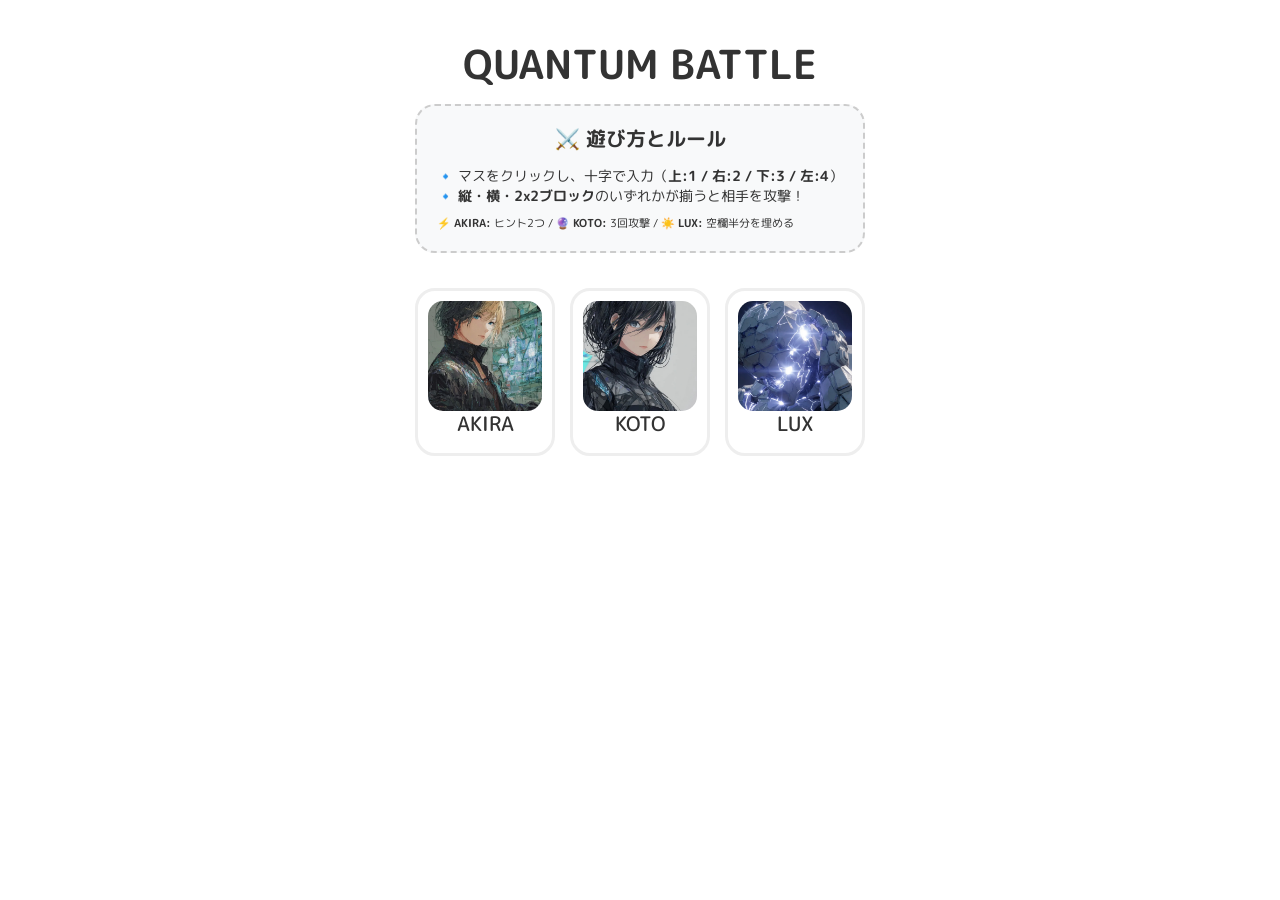
==== index.html @ 380ffd36 "Update index.html" ====
<!doctype html>
<html lang="ja">
<head>
    <meta charset="UTF-8">
    <meta name="viewport" content="width=device-width, initial-scale=1, maximum-scale=1, user-scalable=no">
    <title>Quantum Sudoku Battle</title>
    <link rel="stylesheet" href="https://stackpath.bootstrapcdn.com/bootstrap/4.3.1/css/bootstrap.min.css">
    <link href="https://fonts.googleapis.com/css2?family=M+PLUS+Rounded+1c:wght@700;800&display=swap" rel="stylesheet">
    <style>
        :root { --p-color: #00d2ff; --c-color: #ff4757; --accent-gold: #ffcc00; }
        body { font-family: 'M PLUS Rounded 1c', sans-serif; background: #ffffff; color: #333; overflow-x: hidden; touch-action: manipulation; }
        
        /* 以前のスタイルを維持 */
        .overlay-screen { position: fixed; inset: 0; background: white; z-index: 5000; display: flex; flex-direction: column; align-items: center; justify-content: flex-start; padding-top: 40px; overflow-y: auto; }
        .how-to-play { max-width: 500px; background: #f8f9fa; padding: 20px; border-radius: 20px; margin-bottom: 25px; border: 2px dashed #ccc; font-size: 0.85rem; }
        .char-card-container { display: flex; gap: 15px; margin-top: 10px; padding-bottom: 50px; }
        .char-card { width: 140px; border: 3px solid #eee; border-radius: 20px; padding: 10px; cursor: pointer; transition: 0.3s; text-align: center; background: #fff; }
        .char-card:hover { transform: translateY(-10px); border-color: var(--p-color); box-shadow: 0 10px 20px rgba(0,210,255,0.2); }
        .char-card img { width: 100%; height: 110px; border-radius: 15px; object-fit: cover; background: #eee; pointer-events: none; }

        #result-screen { display: none; background: rgba(255,255,255,0.98); z-index: 8000; align-items: center; justify-content: center; }
        .result-box { text-align: center; padding: 50px; border-radius: 40px; box-shadow: 0 15px 50px rgba(0,0,0,0.15); background: white; border: 8px solid #f0f0f0; max-width: 90%; }

        .battle-stage { display: flex; justify-content: center; align-items: flex-start; gap: 15px; padding: 20px; max-width: 1000px; margin: 0 auto; flex-wrap: wrap; }
        .board-wrapper { flex: 1; min-width: 300px; max-width: 360px; background: #f8f9fa; padding: 15px; border-radius: 25px; box-shadow: 0 10px 30px rgba(0,0,0,0.05); position: relative; }
        
        .portrait { width: 70px; height: 70px; border-radius: 50%; border: 3px solid white; box-shadow: 0 4px 10px rgba(0,0,0,0.1); background-size: cover; background-position: center; margin-bottom: 10px; }
        .energy-bar-bg { width: 100%; height: 14px; background: #ddd; border-radius: 7px; overflow: hidden; margin-bottom: 15px; border: 2px solid #eee; }
        .energy-fill { height: 100%; width: 0%; transition: width 0.2s; }
        
        .sudoku-grid { border: 4px solid #333 !important; background: white; width: 100%; border-collapse: collapse; table-layout: fixed; }
        .sudoku-grid td { border: 1px solid #ddd; width: 25%; padding: 0; position: relative; }
        .bold-right { border-right: 4px solid #333 !important; }
        .bold-bottom { border-bottom: 4px solid #333 !important; }
        .cell { width: 100%; aspect-ratio: 1/1; position: relative; cursor: pointer; }
        .cell-value { position: absolute; inset: 0; display: flex; align-items: center; justify-content: center; font-size: 2rem; font-weight: 800; }
        .fixed { background: #f0f0f0; color: #555; }
        .wrong { color: #ff4757; background: rgba(255, 71, 87, 0.2); animation: shake-anim 0.3s; }

        /* 十字セレクター */
        #cross-selector { position: absolute; display: none; width: 140px; height: 140px; z-index: 6000; pointer-events: none; }
        .cross-btn { position: absolute; width: 44px; height: 44px; border: 3px solid #333; border-radius: 50%; background: white; color: #333; font-weight: 900; font-size: 1.4rem; display: flex; align-items: center; justify-content: center; pointer-events: auto; cursor: pointer; transition: 0.1s; box-shadow: 0 4px 0 #333; }
        .cross-btn:active { transform: translateY(2px); box-shadow: 0 2px 0 #333; background: var(--p-color); color: white; }
        .btn-up { top: 0; left: 48px; } .btn-right { top: 48px; right: 0; } .btn-down { bottom: 0; left: 48px; } .btn-left { top: 48px; left: 0; }

        .ultimate-btn { width: 100%; height: 55px; border-radius: 30px; border: none; background: #ccc; color: white; font-weight: 800; margin-top: 15px; transition: 0.3s; box-shadow: 0 5px 0 #999; font-size: 1.2rem; }
        .ultimate-btn.ready { background: linear-gradient(45deg, var(--p-color), #3a7bd5); cursor: pointer; animation: bounce 0.8s infinite; box-shadow: 0 5px 0 #0076bb; }

        /* 追加：対戦中タイトル戻るボタン */
        .abort-btn { display: block; margin: 20px auto; background: none; border: 2px solid #ccc; color: #999; border-radius: 10px; padding: 5px 15px; font-size: 0.8rem; font-weight: bold; cursor: pointer; transition: 0.2s; }
        .abort-btn:hover { background: #eee; color: #666; border-color: #999; }

        .cutin { position: fixed; top: 50%; left: -100%; width: 100%; height: 140px; background: rgba(0,0,0,0.9); z-index: 10000; transform: translateY(-50%); color: white; display: flex; align-items: center; transition: 0.4s; border-top: 4px solid var(--accent-gold); border-bottom: 4px solid var(--accent-gold); }
        .cutin.active { left: 0; opacity: 1; }
        .attack-pop { position: absolute; top: 40%; left: 50%; transform: translate(-50%, -50%); color: var(--accent-gold); font-size: 3.5rem; font-weight: 900; -webkit-text-stroke: 2px black; pointer-events: none; z-index: 100; display: none; }
        @keyframes shake-anim { 10%, 90% { transform: translate3d(-1px, 0, 0); } 20%, 80% { transform: translate3d(2px, 0, 0); } 30%, 50%, 70% { transform: translate3d(-4px, 0, 0); } 40%, 60% { transform: translate3d(4px, 0, 0); } }
        .shake { animation: shake-anim 0.4s both; }
    </style>
</head>
<body>

<div id="selector-screen" class="overlay-screen">
    <h1 class="font-weight-bold mb-3">QUANTUM BATTLE</h1>
    <div id="win-streak-badge" class="badge badge-primary mb-3" style="display:none; font-size:1.2rem; padding:10px 20px; border-radius:20px;">0 Win Streak</div>
    <div class="how-to-play">
        <h5 class="font-weight-bold mb-3 text-center">⚔️ 遊び方とルール</h5>
        <ul class="list-unstyled mb-0">
            <li>🔹 マスをクリックし、十字で入力（<b>上:1 / 右:2 / 下:3 / 左:4</b>）</li>
            <li>🔹 <b>縦・横・2x2ブロック</b>のいずれかが揃うと相手を攻撃！</li>
            <li class="mt-2 small">⚡ <b>AKIRA:</b> ヒント2つ / 🔮 <b>KOTO:</b> 3回攻撃 / ☀️ <b>LUX:</b> 空欄半分を埋める</li>
        </ul>
    </div>
    <div class="char-card-container">
        <div class="char-card" onclick="playSelectAndStart('AKIRA')"><img src="akira.jpg"><h5>AKIRA</h5></div>
        <div class="char-card" onclick="playSelectAndStart('KOTO')"><img src="koto.jpg"><h5>KOTO</h5></div>
        <div class="char-card" onclick="playSelectAndStart('LUX')"><img src="lux.jpg"><h5>LUX</h5></div>
    </div>
</div>

<div id="result-screen" class="overlay-screen">
    <div class="result-box">
        <h1 id="result-title" class="display-3 font-weight-bold mb-4"></h1>
        <div class="mb-4">
            <button class="btn btn-lg btn-primary px-5 py-3 mb-3 rounded-pill font-weight-bold" onclick="rematch()">REMATCH (再戦)</button><br>
            <button class="btn btn-outline-secondary px-5 rounded-pill" onclick="toTitle()">BACK TO TITLE</button>
        </div>
        <p id="result-streak-info" class="h5 text-muted"></p>
    </div>
</div>

<div id="cross-selector">
    <div class="cross-btn btn-up" onclick="selectNumber(1)">1</div>
    <div class="cross-btn btn-right" onclick="selectNumber(2)">2</div>
    <div class="cross-btn btn-down" onclick="selectNumber(3)">3</div>
    <div class="cross-btn btn-left" onclick="selectNumber(4)">4</div>
</div>

<div id="cutin-bar" class="cutin">
    <div id="cutin-img" style="width:140px; height:140px; background-size:cover; border-right:5px solid var(--accent-gold);"></div>
    <div class="ml-4"><h2 id="cutin-name" class="font-weight-bold mb-0"></h2><h4 id="cutin-skill" class="text-warning small"></h4></div>
</div>

<div>
    <div class="battle-stage">
        <div class="board-wrapper">
            <div class="portrait" id="p-portrait"></div>
            <div class="energy-bar-bg"><div id="p-energy" class="energy-fill" style="background:var(--p-color)"></div></div>
            <div class="font-weight-bold small mb-1" style="color:var(--p-color)">PLAYER: <span id="p-name-label"></span></div>
            <table id="p-grid" class="sudoku-grid"></table>
            <button id="p-skill-btn" class="ultimate-btn" onclick="useSkill()">ULTIMATE</button>
            <div id="p-attack-pop" class="attack-pop">ATTACK!</div>
        </div>
        <div class="board-wrapper">
            <div class="portrait" id="c-portrait"></div>
            <div class="energy-bar-bg"><div id="c-energy" class="energy-fill" style="background:var(--c-color)"></div></div>
            <div class="font-weight-bold small mb-1" style="color:var(--c-color)">CPU: <span id="c-name-label"></span></div>
            <table id="c-grid" class="sudoku-grid"></table>
            <button class="ultimate-btn" disabled>CPU THINKING...</button>
            <div id="c-attack-pop" class="attack-pop">ATTACK!</div>
        </div>
    </div>
    <button class="abort-btn" onclick="confirmToTitle()">QUIT TO TITLE</button>
</div>

<script src="https://code.jquery.com/jquery-3.3.1.min.js"></script>
<script>
// (これまでのスクリプトを継承)
const units = {
    AKIRA: { img: 'akira.jpg', skill: '電子固定 [Fixed Obs.]', color: '#00d2ff' },
    KOTO: { img: 'koto.jpg', skill: '事象封印 [Event Seal]', color: '#9d50bb' },
    LUX: { img: 'lux.jpg', skill: '光子透過 [Photon Leap]', color: '#ffcc00' }
};
let pUnit, cUnit, ansGrid = [], isBusy = false, activeCell = null, gameActive = false;
let pEn = 0, cEn = 0, winStreak = 0, bgmAudio;

function playSE(file) { new Audio(file).play().catch(e=>{}); }
function playSelectAndStart(choice) { pUnit = choice; playSE('select.mp3'); setTimeout(() => initGame(), 200); }

function initGame() {
    gameActive = true;
    cUnit = Object.keys(units)[Math.floor(Math.random()*3)];
    ansGrid = generateSol();
    pEn = 0; cEn = 0;
    $('#p-portrait').css('background-image', `url(${units[pUnit].img})`);
    $('#c-portrait').css('background-image', `url(${units[cUnit].img})`);
    $('#p-name-label').text(pUnit); $('#c-name-label').text(cUnit);
    if(!bgmAudio) { bgmAudio = new Audio('bgm.mp3'); bgmAudio.loop = true; bgmAudio.volume = 0.4; }
    bgmAudio.play().catch(e=>{});
    $('#selector-screen, #result-screen').fadeOut(300);
    $('#p-grid, #c-grid').empty().data('c', 0);
    setupBoards();
    gameLoop();
}

// 追加：対戦中断の確認
function confirmToTitle() {
    if(confirm("対戦を中断してタイトルに戻りますか？\n(連勝記録はリセットされません)")) {
        gameActive = false;
        toTitle();
    }
}

function generateSol() {
    const grid = Array.from({length:4}, () => Array(4).fill(0));
    const check = (r, c, v) => {
        for(let i=0; i<4; i++) if(grid[r][i] === v || grid[i][c] === v) return false;
        let br = Math.floor(r/2)*2, bc = Math.floor(c/2)*2;
        for(let i=0; i<2; i++) for(let j=0; j<2; j++) if(grid[br+i][bc+j] === v) return false;
        return true;
    };
    const fill = (pos) => {
        if(pos === 16) return true;
        let r = Math.floor(pos/4), c = pos%4, nums = [1,2,3,4].sort(()=>Math.random()-0.5);
        for(let v of nums) if(check(r,c,v)){ grid[r][c]=v; if(fill(pos+1)) return true; grid[r][c]=0; }
        return false;
    };
    fill(0); return grid;
}

function setupBoards() {
    ['p', 'c'].forEach(id => {
        let html = '';
        for(let r=0; r<4; r++){
            html += '<tr>';
            for(let c=0; c<4; c++){
                let cls = `${r===1?'bold-bottom':''} ${c===1?'bold-right':''}`;
                html += `<td class="${cls}"><div class="cell" id="${id}_${r}_${c}" onclick="openCrossSelector(this)"><div class="cell-value"></div></div></td>`;
            }
            html += '</tr>';
        }
        $(`#${id}-grid`).append(html);
    });
    let hintCount = Math.max(1, 4 - Math.floor(winStreak / 2));
    for(let i=0; i<hintCount; i++){
        let r = Math.floor(Math.random()*4), c = Math.floor(Math.random()*4);
        if(!$(`#p_${r}_${c}`).hasClass('fixed')){
            $(`#p_${r}_${c}`).addClass('fixed').find('.cell-value').text(ansGrid[r][c]);
            $(`#c_${r}_${c}`).addClass('fixed').find('.cell-value').text(ansGrid[r][c]);
        }
    }
}

function openCrossSelector(el) {
    if(!gameActive || $(el).hasClass('fixed') || el.id.startsWith('c')) return;
    activeCell = el;
    let pos = $(el).offset();
    let cellW = $(el).width();
    $('#cross-selector').css({ top: pos.top + cellW/2 - 70, left: pos.left + cellW/2 - 70 }).fadeIn(100);
}

function selectNumber(num) {
    if(!activeCell) return;
    $('#cross-selector').fadeOut(100);
    let idParts = activeCell.id.split('_');
    let r = parseInt(idParts[1]), c = parseInt(idParts[2]);
    if(num !== ansGrid[r][c]) {
        $(activeCell).addClass('wrong'); pEn = 0; $('#p-energy').addClass('energy-penalty');
        setTimeout(() => { $(activeCell).removeClass('wrong'); $('#p-energy').removeClass('energy-penalty'); }, 500);
    } else {
        $(activeCell).removeClass('wrong').addClass('fixed'); $(activeCell).find('.cell-value').text(num);
        pEn = Math.min(100, pEn + 8); checkMatch('p');
    }
    activeCell = null; checkWin();
}

function checkMatch(pre) {
    let currentMatchCount = 0;
    for(let i=0; i<4; i++){
        let rowM=true, colM=true;
        for(let j=0; j<4; j++){
            if($(`#${pre}_${i}_${j}`).find('.cell-value').text() != ansGrid[i][j]) rowM=false;
            if($(`#${pre}_${j}_${i}`).find('.cell-value').text() != ansGrid[j][i]) colM=false;
        }
        if(rowM) currentMatchCount++; if(colM) currentMatchCount++;
    }
    const blocks = [[0,0],[0,2],[2,0],[2,2]];
    blocks.forEach(b => {
        let blockM = true;
        for(let r=0; r<2; r++) for(let c=0; c<2; c++) {
            if($(`#${pre}_${b[0]+r}_${b[1]+c}`).find('.cell-value').text() != ansGrid[b[0]+r][b[1]+c]) blockM=false;
        }
        if(blockM) currentMatchCount++;
    });

    if(currentMatchCount > ($(`#${pre}-grid`).data('c')||0)) {
        $(`#${pre}-grid`).data('c', currentMatchCount);
        playSE('attack.m4a');
        $(`#${pre}-attack-pop`).show().fadeOut(1000);
        let target = pre==='p'?'c':'p';
        $(`#${target}-grid`).addClass('shake');
        setTimeout(()=> $(`#${target}-grid`).removeClass('shake'), 400);
        let filled = [];
        for(let r=0; r<4; r++) for(let c=0; c<4; c++) {
            let $el = $(`#${target}_${r}_${c}`);
            if($el.hasClass('fixed') && !$el.attr('data-init')) filled.push($el);
        }
        if(filled.length > 0) filled[Math.floor(Math.random()*filled.length)].removeClass('fixed').find('.cell-value').text('');
    }
}

function useSkill(isCPU=false) {
    if(!gameActive || (!isCPU && (pEn < 100 || isBusy))) return;
    isBusy = true; const u = isCPU ? cUnit : pUnit;
    $('#cutin-img').css('background-image', `url(${units[u].img})`);
    $('#cutin-name').text(u); $('#cutin-skill').text(units[u].skill);
    $('#cutin-bar').addClass('active'); playSE('ultimate.m4a');
    setTimeout(() => {
        let tid = isCPU?'c':'p';
        if(u==='AKIRA'){
            let f=0; for(let r=0; r<4; r++) for(let c=0; c<4; c++)
                if(!$(`#${tid}_${r}_${c}`).hasClass('fixed') && f<2){ $(`#${tid}_${r}_${c}`).addClass('fixed').find('.cell-value').text(ansGrid[r][c]); f++; }
        } else if(u==='KOTO'){
            for(let i=0; i<3; i++) setTimeout(()=>checkMatch(tid), i*200);
        } else if(u==='LUX'){
            let empty = []; for(let r=0; r<4; r++) for(let c=0; c<4; c++) if(!$(`#${tid}_${r}_${c}`).hasClass('fixed')) empty.push({r,c});
            let fc = Math.ceil(empty.length/2);
            for(let i=0; i<fc; i++){ if(empty.length===0) break; let cell = empty.splice(Math.floor(Math.random()*empty.length),1)[0];
                $(`#${tid}_${cell.r}_${cell.c}`).addClass('fixed').find('.cell-value').text(ansGrid[cell.r][cell.c]); }
        }
        if(isCPU) cEn=0; else { pEn=0; $('#p-skill-btn').removeClass('ready'); }
        $('#cutin-bar').removeClass('active'); isBusy=false; checkWin();
    }, 1000);
}

function gameLoop() {
    if(!gameActive) return;
    if(!isBusy) {
        let cpuBonus = Math.min(0.4, winStreak * 0.06); 
        pEn = Math.min(100, pEn + (pUnit==='LUX'?0.2:0.6));
        cEn = Math.min(100, cEn + (cUnit==='LUX'?0.15:0.3) + cpuBonus);
        $('#p-energy').css('width', pEn+'%'); $('#c-energy').css('width', cEn+'%');
        if(pEn>=100) $('#p-skill-btn').addClass('ready');
        if(cEn>=100) useSkill(true);
    }
    let cpuThinkingChance = 0.96 - Math.min(0.04, winStreak * 0.01);
    if(Math.random() > cpuThinkingChance && !isBusy){
        let empty = []; for(let r=0; r<4; r++) for(let c=0; c<4; c++) if(!$(`#c_${r}_${c}`).hasClass('fixed')) empty.push({r,c});
        if(empty.length>0){ let t = empty[Math.floor(Math.random()*empty.length)]; $(`#c_${t.r}_${t.c}`).addClass('fixed').find('.cell-value').text(ansGrid[t.r][t.c]); checkMatch('c'); }
    }
    setTimeout(gameLoop, 250);
}

function checkWin() {
    if(!gameActive) return;
    const full = (pre) => {
        for(let r=0; r<4; r++) for(let c=0; c<4; c++) if($(`#${pre}_${r}_${c}`).find('.cell-value').text() != ansGrid[r][c]) return false;
        return true;
    };
    if(full('p')) showResult(true); else if(full('c')) showResult(false);
}

function showResult(isWin) {
    gameActive = false; if(isWin) winStreak++; else winStreak = 0;
    $('#result-title').text(isWin ? "VICTORY!" : "DEFEAT...");
    $('#result-title').css('color', isWin ? 'var(--p-color)' : 'var(--c-color)');
    $('#result-streak-info').text(isWin ? `Current Win Streak: ${winStreak}` : "連勝が途絶えました...");
    $('#result-screen').css('display', 'flex').hide().fadeIn(500);
    if(winStreak > 0) $('#win-streak-badge').text(`${winStreak} Win Streak`).show(); else $('#win-streak-badge').hide();
}

function rematch() { $('#result-screen').fadeOut(300, () => initGame()); }
function toTitle() { 
    gameActive = false;
    $('#result-screen').fadeOut(300); 
    $('#selector-screen').fadeIn(300); 
}

$(document).on('mousedown touchstart', function(e) { 
    if(!$("#cross-selector").is(e.target) && $("#cross-selector").has(e.target).length === 0) $("#cross-selector").fadeOut(100); 
});
</script>
</body>
</html>
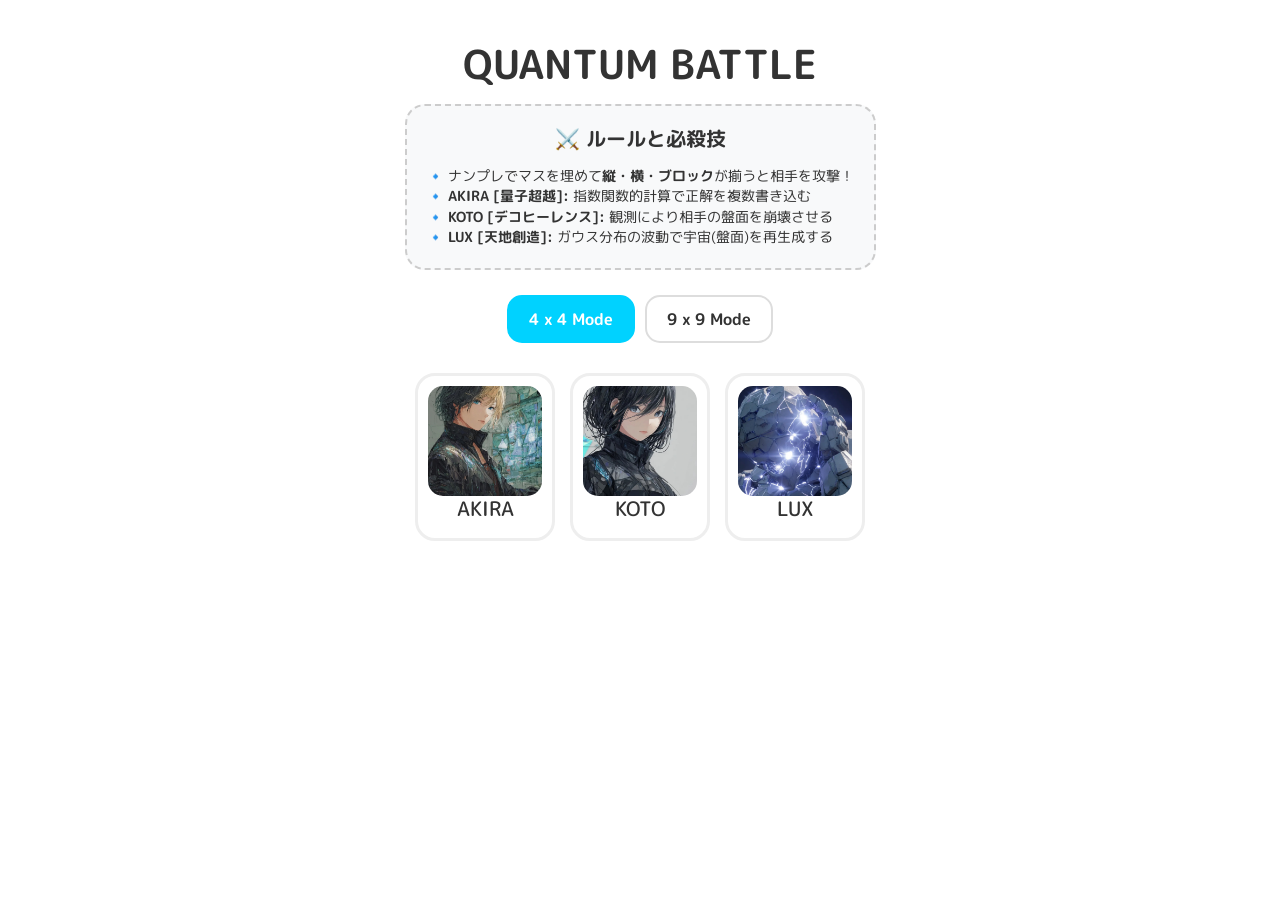
==== commit ff953fe9: "Update index.html" ====
--- a/index.html
+++ b/index.html
@@ -10,50 +10,57 @@
         :root { --p-color: #00d2ff; --c-color: #ff4757; --accent-gold: #ffcc00; }
         body { font-family: 'M PLUS Rounded 1c', sans-serif; background: #ffffff; color: #333; overflow-x: hidden; touch-action: manipulation; }
         
-        /* 以前のスタイルを維持 */
+        /* タイトル・説明画面 */
         .overlay-screen { position: fixed; inset: 0; background: white; z-index: 5000; display: flex; flex-direction: column; align-items: center; justify-content: flex-start; padding-top: 40px; overflow-y: auto; }
         .how-to-play { max-width: 500px; background: #f8f9fa; padding: 20px; border-radius: 20px; margin-bottom: 25px; border: 2px dashed #ccc; font-size: 0.85rem; }
+        
+        .mode-select { display: flex; gap: 10px; margin-bottom: 20px; }
+        .mode-btn { padding: 10px 20px; border: 2px solid #ddd; border-radius: 15px; cursor: pointer; font-weight: bold; transition: 0.3s; }
+        .mode-btn.active { border-color: var(--p-color); background: var(--p-color); color: white; }
+
         .char-card-container { display: flex; gap: 15px; margin-top: 10px; padding-bottom: 50px; }
         .char-card { width: 140px; border: 3px solid #eee; border-radius: 20px; padding: 10px; cursor: pointer; transition: 0.3s; text-align: center; background: #fff; }
         .char-card:hover { transform: translateY(-10px); border-color: var(--p-color); box-shadow: 0 10px 20px rgba(0,210,255,0.2); }
         .char-card img { width: 100%; height: 110px; border-radius: 15px; object-fit: cover; background: #eee; pointer-events: none; }
 
-        #result-screen { display: none; background: rgba(255,255,255,0.98); z-index: 8000; align-items: center; justify-content: center; }
-        .result-box { text-align: center; padding: 50px; border-radius: 40px; box-shadow: 0 15px 50px rgba(0,0,0,0.15); background: white; border: 8px solid #f0f0f0; max-width: 90%; }
-
+        /* バトル画面 */
         .battle-stage { display: flex; justify-content: center; align-items: flex-start; gap: 15px; padding: 20px; max-width: 1000px; margin: 0 auto; flex-wrap: wrap; }
-        .board-wrapper { flex: 1; min-width: 300px; max-width: 360px; background: #f8f9fa; padding: 15px; border-radius: 25px; box-shadow: 0 10px 30px rgba(0,0,0,0.05); position: relative; }
-        
-        .portrait { width: 70px; height: 70px; border-radius: 50%; border: 3px solid white; box-shadow: 0 4px 10px rgba(0,0,0,0.1); background-size: cover; background-position: center; margin-bottom: 10px; }
-        .energy-bar-bg { width: 100%; height: 14px; background: #ddd; border-radius: 7px; overflow: hidden; margin-bottom: 15px; border: 2px solid #eee; }
-        .energy-fill { height: 100%; width: 0%; transition: width 0.2s; }
+        .board-wrapper { flex: 1; min-width: 300px; max-width: 450px; background: #f8f9fa; padding: 15px; border-radius: 25px; box-shadow: 0 10px 30px rgba(0,0,0,0.05); position: relative; }
         
         .sudoku-grid { border: 4px solid #333 !important; background: white; width: 100%; border-collapse: collapse; table-layout: fixed; }
-        .sudoku-grid td { border: 1px solid #ddd; width: 25%; padding: 0; position: relative; }
-        .bold-right { border-right: 4px solid #333 !important; }
-        .bold-bottom { border-bottom: 4px solid #333 !important; }
-        .cell { width: 100%; aspect-ratio: 1/1; position: relative; cursor: pointer; }
-        .cell-value { position: absolute; inset: 0; display: flex; align-items: center; justify-content: center; font-size: 2rem; font-weight: 800; }
+        .sudoku-grid td { border: 1px solid #ddd; padding: 0; position: relative; }
+        .grid-4 .bold-right, .grid-9 .bold-right { border-right: 4px solid #333 !important; }
+        .grid-4 .bold-bottom, .grid-9 .bold-bottom { border-bottom: 4px solid #333 !important; }
+
+        .cell { width: 100%; aspect-ratio: 1/1; display: flex; align-items: center; justify-content: center; font-weight: 800; cursor: pointer; transition: 0.2s; }
+        .grid-4 .cell { font-size: 2rem; }
+        .grid-9 .cell { font-size: 1.1rem; }
         .fixed { background: #f0f0f0; color: #555; }
         .wrong { color: #ff4757; background: rgba(255, 71, 87, 0.2); animation: shake-anim 0.3s; }
 
-        /* 十字セレクター */
+        /* ガウシアン演出 */
+        .gaussian-wave { animation: gaussian-pulse 1s ease-out; background: rgba(255, 204, 0, 0.4) !important; z-index: 10; }
+        @keyframes gaussian-pulse { 0% { filter: blur(0px); } 50% { filter: blur(10px); transform: scale(1.1); } 100% { filter: blur(0px); } }
+
+        /* セレクター */
+        #selector-9x9 { position: fixed; display: none; background: white; border: 3px solid #333; border-radius: 15px; z-index: 9000; padding: 10px; grid-template-columns: repeat(3, 1fr); gap: 5px; box-shadow: 0 10px 30px rgba(0,0,0,0.2); }
+        .num-btn { width: 44px; height: 44px; border: 2px solid #333; border-radius: 10px; font-weight: bold; display: flex; align-items: center; justify-content: center; cursor: pointer; }
+        
         #cross-selector { position: absolute; display: none; width: 140px; height: 140px; z-index: 6000; pointer-events: none; }
-        .cross-btn { position: absolute; width: 44px; height: 44px; border: 3px solid #333; border-radius: 50%; background: white; color: #333; font-weight: 900; font-size: 1.4rem; display: flex; align-items: center; justify-content: center; pointer-events: auto; cursor: pointer; transition: 0.1s; box-shadow: 0 4px 0 #333; }
-        .cross-btn:active { transform: translateY(2px); box-shadow: 0 2px 0 #333; background: var(--p-color); color: white; }
-        .btn-up { top: 0; left: 48px; } .btn-right { top: 48px; right: 0; } .btn-down { bottom: 0; left: 48px; } .btn-left { top: 48px; left: 0; }
-
-        .ultimate-btn { width: 100%; height: 55px; border-radius: 30px; border: none; background: #ccc; color: white; font-weight: 800; margin-top: 15px; transition: 0.3s; box-shadow: 0 5px 0 #999; font-size: 1.2rem; }
-        .ultimate-btn.ready { background: linear-gradient(45deg, var(--p-color), #3a7bd5); cursor: pointer; animation: bounce 0.8s infinite; box-shadow: 0 5px 0 #0076bb; }
-
-        /* 追加：対戦中タイトル戻るボタン */
-        .abort-btn { display: block; margin: 20px auto; background: none; border: 2px solid #ccc; color: #999; border-radius: 10px; padding: 5px 15px; font-size: 0.8rem; font-weight: bold; cursor: pointer; transition: 0.2s; }
-        .abort-btn:hover { background: #eee; color: #666; border-color: #999; }
-
+        .cross-btn { position: absolute; width: 44px; height: 44px; border: 3px solid #333; border-radius: 50%; background: white; color: #333; font-weight: 900; font-size: 1.4rem; display: flex; align-items: center; justify-content: center; pointer-events: auto; cursor: pointer; box-shadow: 0 4px 0 #333; }
+
+        /* ゲージ・ボタン */
+        .energy-bar-bg { width: 100%; height: 14px; background: #ddd; border-radius: 7px; overflow: hidden; margin-bottom: 15px; }
+        .energy-fill { height: 100%; width: 0%; transition: width 0.2s; }
+        .ultimate-btn { width: 100%; height: 55px; border-radius: 30px; border: none; background: #ccc; color: white; font-weight: 800; margin-top: 15px; font-size: 1.1rem; box-shadow: 0 5px 0 #999; }
+        .ultimate-btn.ready { background: linear-gradient(45deg, var(--p-color), #ffcc00); cursor: pointer; animation: bounce 0.8s infinite; box-shadow: 0 5px 0 #cc8800; }
+
+        /* 演出系 */
         .cutin { position: fixed; top: 50%; left: -100%; width: 100%; height: 140px; background: rgba(0,0,0,0.9); z-index: 10000; transform: translateY(-50%); color: white; display: flex; align-items: center; transition: 0.4s; border-top: 4px solid var(--accent-gold); border-bottom: 4px solid var(--accent-gold); }
-        .cutin.active { left: 0; opacity: 1; }
-        .attack-pop { position: absolute; top: 40%; left: 50%; transform: translate(-50%, -50%); color: var(--accent-gold); font-size: 3.5rem; font-weight: 900; -webkit-text-stroke: 2px black; pointer-events: none; z-index: 100; display: none; }
-        @keyframes shake-anim { 10%, 90% { transform: translate3d(-1px, 0, 0); } 20%, 80% { transform: translate3d(2px, 0, 0); } 30%, 50%, 70% { transform: translate3d(-4px, 0, 0); } 40%, 60% { transform: translate3d(4px, 0, 0); } }
+        .cutin.active { left: 0; }
+        .attack-pop { position: absolute; top: 40%; left: 50%; transform: translate(-50%, -50%); color: var(--accent-gold); font-size: 3rem; font-weight: 900; -webkit-text-stroke: 2px black; pointer-events: none; z-index: 100; display: none; }
+        .abort-btn { display: block; margin: 20px auto; background: none; border: 2px solid #ccc; color: #999; border-radius: 10px; padding: 5px 15px; font-size: 0.8rem; cursor: pointer; }
+        @keyframes shake-anim { 10%, 90% { transform: translate3d(-2px, 0, 0); } 20%, 80% { transform: translate3d(3px, 0, 0); } }
         .shake { animation: shake-anim 0.4s both; }
     </style>
 </head>
@@ -62,14 +69,22 @@
 <div id="selector-screen" class="overlay-screen">
     <h1 class="font-weight-bold mb-3">QUANTUM BATTLE</h1>
     <div id="win-streak-badge" class="badge badge-primary mb-3" style="display:none; font-size:1.2rem; padding:10px 20px; border-radius:20px;">0 Win Streak</div>
+    
     <div class="how-to-play">
-        <h5 class="font-weight-bold mb-3 text-center">⚔️ 遊び方とルール</h5>
+        <h5 class="font-weight-bold mb-3 text-center">⚔️ ルールと必殺技</h5>
         <ul class="list-unstyled mb-0">
-            <li>🔹 マスをクリックし、十字で入力（<b>上:1 / 右:2 / 下:3 / 左:4</b>）</li>
-            <li>🔹 <b>縦・横・2x2ブロック</b>のいずれかが揃うと相手を攻撃！</li>
-            <li class="mt-2 small">⚡ <b>AKIRA:</b> ヒント2つ / 🔮 <b>KOTO:</b> 3回攻撃 / ☀️ <b>LUX:</b> 空欄半分を埋める</li>
+            <li>🔹 ナンプレでマスを埋めて<b>縦・横・ブロック</b>が揃うと相手を攻撃！</li>
+            <li>🔹 <b>AKIRA [量子超越]:</b> 指数関数的計算で正解を複数書き込む</li>
+            <li>🔹 <b>KOTO [デコヒーレンス]:</b> 観測により相手の盤面を崩壊させる</li>
+            <li>🔹 <b>LUX [天地創造]:</b> ガウス分布の波動で宇宙(盤面)を再生成する</li>
         </ul>
     </div>
+
+    <div class="mode-select">
+        <div class="mode-btn active" onclick="setMode(4, this)">4 x 4 Mode</div>
+        <div class="mode-btn" onclick="setMode(9, this)">9 x 9 Mode</div>
+    </div>
+
     <div class="char-card-container">
         <div class="char-card" onclick="playSelectAndStart('AKIRA')"><img src="akira.jpg"><h5>AKIRA</h5></div>
         <div class="char-card" onclick="playSelectAndStart('KOTO')"><img src="koto.jpg"><h5>KOTO</h5></div>
@@ -77,100 +92,106 @@
     </div>
 </div>
 
-<div id="result-screen" class="overlay-screen">
-    <div class="result-box">
-        <h1 id="result-title" class="display-3 font-weight-bold mb-4"></h1>
-        <div class="mb-4">
-            <button class="btn btn-lg btn-primary px-5 py-3 mb-3 rounded-pill font-weight-bold" onclick="rematch()">REMATCH (再戦)</button><br>
-            <button class="btn btn-outline-secondary px-5 rounded-pill" onclick="toTitle()">BACK TO TITLE</button>
-        </div>
-        <p id="result-streak-info" class="h5 text-muted"></p>
+<div id="result-screen" class="overlay-screen" style="display:none; justify-content:center;">
+    <div class="text-center p-5 bg-white border rounded shadow">
+        <h1 id="result-title" class="display-3 font-weight-bold"></h1>
+        <p id="result-streak-info" class="h5 text-muted mb-4"></p>
+        <button class="btn btn-lg btn-primary px-5 rounded-pill" onclick="rematch()">REMATCH</button><br>
+        <button class="btn btn-link mt-2" onclick="toTitle()">TITLE</button>
     </div>
 </div>
 
 <div id="cross-selector">
-    <div class="cross-btn btn-up" onclick="selectNumber(1)">1</div>
-    <div class="cross-btn btn-right" onclick="selectNumber(2)">2</div>
-    <div class="cross-btn btn-down" onclick="selectNumber(3)">3</div>
-    <div class="cross-btn btn-left" onclick="selectNumber(4)">4</div>
-</div>
+    <div class="cross-btn" style="top:0; left:48px;" onclick="selectNumber(1)">1</div>
+    <div class="cross-btn" style="top:48px; right:0;" onclick="selectNumber(2)">2</div>
+    <div class="cross-btn" style="bottom:0; left:48px;" onclick="selectNumber(3)">3</div>
+    <div class="cross-btn" style="top:48px; left:0;" onclick="selectNumber(4)">4</div>
+</div>
+<div id="selector-9x9"></div>
 
 <div id="cutin-bar" class="cutin">
     <div id="cutin-img" style="width:140px; height:140px; background-size:cover; border-right:5px solid var(--accent-gold);"></div>
-    <div class="ml-4"><h2 id="cutin-name" class="font-weight-bold mb-0"></h2><h4 id="cutin-skill" class="text-warning small"></h4></div>
-</div>
-
-<div>
-    <div class="battle-stage">
-        <div class="board-wrapper">
-            <div class="portrait" id="p-portrait"></div>
-            <div class="energy-bar-bg"><div id="p-energy" class="energy-fill" style="background:var(--p-color)"></div></div>
-            <div class="font-weight-bold small mb-1" style="color:var(--p-color)">PLAYER: <span id="p-name-label"></span></div>
-            <table id="p-grid" class="sudoku-grid"></table>
-            <button id="p-skill-btn" class="ultimate-btn" onclick="useSkill()">ULTIMATE</button>
-            <div id="p-attack-pop" class="attack-pop">ATTACK!</div>
-        </div>
-        <div class="board-wrapper">
-            <div class="portrait" id="c-portrait"></div>
-            <div class="energy-bar-bg"><div id="c-energy" class="energy-fill" style="background:var(--c-color)"></div></div>
-            <div class="font-weight-bold small mb-1" style="color:var(--c-color)">CPU: <span id="c-name-label"></span></div>
-            <table id="c-grid" class="sudoku-grid"></table>
-            <button class="ultimate-btn" disabled>CPU THINKING...</button>
-            <div id="c-attack-pop" class="attack-pop">ATTACK!</div>
-        </div>
-    </div>
-    <button class="abort-btn" onclick="confirmToTitle()">QUIT TO TITLE</button>
-</div>
+    <div class="ml-4"><h2 id="cutin-name" class="font-weight-bold mb-0"></h2><h4 id="cutin-skill" class="text-warning"></h4></div>
+</div>
+
+<div class="battle-stage">
+    <div class="board-wrapper">
+        <div class="portrait" id="p-portrait" style="width:70px; height:70px; border-radius:50%; border:3px solid white; background-size:cover; margin-bottom:10px;"></div>
+        <div class="energy-bar-bg"><div id="p-energy" class="energy-fill" style="background:var(--p-color)"></div></div>
+        <table id="p-grid" class="sudoku-grid"></table>
+        <button id="p-skill-btn" class="ultimate-btn" onclick="useSkill()">ULTIMATE</button>
+        <div id="p-attack-pop" class="attack-pop">ATTACK!</div>
+    </div>
+    <div class="board-wrapper">
+        <div class="portrait" id="c-portrait" style="width:70px; height:70px; border-radius:50%; border:3px solid white; background-size:cover; margin-bottom:10px;"></div>
+        <div class="energy-bar-bg"><div id="c-energy" class="energy-fill" style="background:var(--c-color)"></div></div>
+        <table id="c-grid" class="sudoku-grid"></table>
+        <button class="ultimate-btn" disabled>CPU THINKING</button>
+        <div id="c-attack-pop" class="attack-pop">ATTACK!</div>
+    </div>
+</div>
+<button class="abort-btn" onclick="confirmToTitle()">QUIT TO TITLE</button>
 
 <script src="https://code.jquery.com/jquery-3.3.1.min.js"></script>
 <script>
-// (これまでのスクリプトを継承)
 const units = {
-    AKIRA: { img: 'akira.jpg', skill: '電子固定 [Fixed Obs.]', color: '#00d2ff' },
-    KOTO: { img: 'koto.jpg', skill: '事象封印 [Event Seal]', color: '#9d50bb' },
-    LUX: { img: 'lux.jpg', skill: '光子透過 [Photon Leap]', color: '#ffcc00' }
+    AKIRA: { img: 'akira.jpg', skill: '量子超越 (Supremacy)', color: '#00d2ff' },
+    KOTO: { img: 'koto.jpg', skill: 'デコヒーレンスアタック', color: '#9d50bb' },
+    LUX: { img: 'lux.jpg', skill: 'ガウシアンアタック天地創造', color: '#ffcc00' }
 };
-let pUnit, cUnit, ansGrid = [], isBusy = false, activeCell = null, gameActive = false;
+
+let pUnit, cUnit, ansGrid = [], activeCell = null, gameActive = false, gridSize = 4, isBusy = false;
 let pEn = 0, cEn = 0, winStreak = 0, bgmAudio;
 
+// 音声再生
 function playSE(file) { new Audio(file).play().catch(e=>{}); }
-function playSelectAndStart(choice) { pUnit = choice; playSE('select.mp3'); setTimeout(() => initGame(), 200); }
+
+function setMode(size, el) { gridSize = size; $('.mode-btn').removeClass('active'); $(el).addClass('active'); }
+function playSelectAndStart(choice) { pUnit = choice; playSE('select.mp3'); initGame(); }
 
 function initGame() {
-    gameActive = true;
+    gameActive = true; 
+    pEn = 0; 
+    cEn = 0;
+    
+    // --- 追加：ボタンとプログレスバーの状態リセット ---
+    $('#p-skill-btn').removeClass('ready'); 
+    $('#p-energy').css('width', '0%');
+    $('#c-energy').css('width', '0%');
+    // ------------------------------------------
+
     cUnit = Object.keys(units)[Math.floor(Math.random()*3)];
-    ansGrid = generateSol();
-    pEn = 0; cEn = 0;
+    ansGrid = generateSol(gridSize);
+    
+    if(!bgmAudio) { 
+        bgmAudio = new Audio('bgm.mp3'); 
+        bgmAudio.loop = true; 
+        bgmAudio.volume = 0.4; 
+    }
+    bgmAudio.play().catch(e=>{});
+
     $('#p-portrait').css('background-image', `url(${units[pUnit].img})`);
     $('#c-portrait').css('background-image', `url(${units[cUnit].img})`);
-    $('#p-name-label').text(pUnit); $('#c-name-label').text(cUnit);
-    if(!bgmAudio) { bgmAudio = new Audio('bgm.mp3'); bgmAudio.loop = true; bgmAudio.volume = 0.4; }
-    bgmAudio.play().catch(e=>{});
     $('#selector-screen, #result-screen').fadeOut(300);
-    $('#p-grid, #c-grid').empty().data('c', 0);
+    $('#p-grid, #c-grid').empty().data('c', 0).removeClass('grid-4 grid-9').addClass('grid-'+gridSize);
+    
     setupBoards();
+    if(gridSize === 9) setup9x9Selector();
     gameLoop();
 }
 
-// 追加：対戦中断の確認
-function confirmToTitle() {
-    if(confirm("対戦を中断してタイトルに戻りますか？\n(連勝記録はリセットされません)")) {
-        gameActive = false;
-        toTitle();
-    }
-}
-
-function generateSol() {
-    const grid = Array.from({length:4}, () => Array(4).fill(0));
+function generateSol(size) {
+    const grid = Array.from({length:size}, () => Array(size).fill(0));
+    const sub = Math.sqrt(size);
     const check = (r, c, v) => {
-        for(let i=0; i<4; i++) if(grid[r][i] === v || grid[i][c] === v) return false;
-        let br = Math.floor(r/2)*2, bc = Math.floor(c/2)*2;
-        for(let i=0; i<2; i++) for(let j=0; j<2; j++) if(grid[br+i][bc+j] === v) return false;
+        for(let i=0; i<size; i++) if(grid[r][i] === v || grid[i][c] === v) return false;
+        let br = Math.floor(r/sub)*sub, bc = Math.floor(c/sub)*sub;
+        for(let i=0; i<sub; i++) for(let j=0; j<sub; j++) if(grid[br+i][bc+j] === v) return false;
         return true;
     };
     const fill = (pos) => {
-        if(pos === 16) return true;
-        let r = Math.floor(pos/4), c = pos%4, nums = [1,2,3,4].sort(()=>Math.random()-0.5);
+        if(pos === size*size) return true;
+        let r = Math.floor(pos/size), c = pos%size, nums = Array.from({length:size},(_,i)=>i+1).sort(()=>Math.random()-0.5);
         for(let v of nums) if(check(r,c,v)){ grid[r][c]=v; if(fill(pos+1)) return true; grid[r][c]=0; }
         return false;
     };
@@ -178,156 +199,166 @@
 }
 
 function setupBoards() {
+    const sub = Math.sqrt(gridSize);
     ['p', 'c'].forEach(id => {
         let html = '';
-        for(let r=0; r<4; r++){
+        for(let r=0; r<gridSize; r++){
             html += '<tr>';
-            for(let c=0; c<4; c++){
-                let cls = `${r===1?'bold-bottom':''} ${c===1?'bold-right':''}`;
-                html += `<td class="${cls}"><div class="cell" id="${id}_${r}_${c}" onclick="openCrossSelector(this)"><div class="cell-value"></div></div></td>`;
+            for(let c=0; c<gridSize; c++){
+                let cls = `${(r+1)%sub===0 && r!==gridSize-1?'bold-bottom':''} ${(c+1)%sub===0 && c!==gridSize-1?'bold-right':''}`;
+                html += `<td class="${cls}"><div class="cell" id="${id}_${r}_${c}" onclick="openSelector(this)"></div></td>`;
             }
             html += '</tr>';
         }
         $(`#${id}-grid`).append(html);
     });
-    let hintCount = Math.max(1, 4 - Math.floor(winStreak / 2));
-    for(let i=0; i<hintCount; i++){
-        let r = Math.floor(Math.random()*4), c = Math.floor(Math.random()*4);
+    let hints = gridSize === 4 ? 4 : 28;
+    for(let i=0; i<hints; i++){
+        let r = Math.floor(Math.random()*gridSize), c = Math.floor(Math.random()*gridSize);
         if(!$(`#p_${r}_${c}`).hasClass('fixed')){
-            $(`#p_${r}_${c}`).addClass('fixed').find('.cell-value').text(ansGrid[r][c]);
-            $(`#c_${r}_${c}`).addClass('fixed').find('.cell-value').text(ansGrid[r][c]);
-        }
-    }
-}
-
-function openCrossSelector(el) {
+            $(`#p_${r}_${c}, #c_${r}_${c}`).addClass('fixed').text(ansGrid[r][c]).attr('data-init', 'true');
+        }
+    }
+}
+
+function useSkill(isCPU=false) {
+    if(!gameActive || (!isCPU && (pEn < 100 || isBusy))) return;
+    isBusy = true; playSE('ultimate.m4a');
+    const u = isCPU ? cUnit : pUnit;
+    const tid = isCPU ? 'c' : 'p';
+    const opponent = isCPU ? 'p' : 'c';
+
+    $('#cutin-img').css('background-image', `url(${units[u].img})`);
+    $('#cutin-name').text(u); $('#cutin-skill').text(units[u].skill);
+    $('#cutin-bar').addClass('active');
+    
+    setTimeout(() => {
+        if(u === 'AKIRA') {
+            let count = 0, target = gridSize === 4 ? 4 : 8;
+            $(`#${tid}-grid .cell:not(.fixed)`).each(function(){
+                if(count < target) {
+                    let r = this.id.split('_')[1], c = this.id.split('_')[2];
+                    $(this).addClass('fixed').text(ansGrid[r][c]).css('color', 'var(--p-color)');
+                    count++;
+                }
+            });
+            checkMatch(tid);
+        } else if(u === 'KOTO') {
+            $(`#${opponent}-grid`).addClass('shake');
+            let filled = []; $(`#${opponent}-grid .cell.fixed:not([data-init])`).each(function(){ filled.push($(this)); });
+            let rem = gridSize === 4 ? 2 : 6;
+            for(let i=0; i<rem; i++){
+                if(filled.length > 0){
+                    let idx = Math.floor(Math.random()*filled.length);
+                    filled[idx].removeClass('fixed').text('').css('background', 'rgba(157, 80, 187, 0.2)');
+                    setTimeout(()=>filled[idx].css('background',''), 500);
+                    filled.splice(idx, 1);
+                }
+            }
+            if(isCPU) pEn = Math.max(0, pEn - 40); else cEn = Math.max(0, cEn - 40);
+        } else if(u === 'LUX') {
+            const ctr = (gridSize-1)/2; ansGrid = generateSol(gridSize);
+            $(`#${tid}-grid .cell`).each(function(){
+                const r = parseInt(this.id.split('_')[1]), c = parseInt(this.id.split('_')[2]);
+                const dist = Math.sqrt(Math.pow(r-ctr, 2) + Math.pow(c-ctr, 2));
+                setTimeout(() => {
+                    $(this).addClass('gaussian-wave').text('');
+                    setTimeout(() => {
+                        $(this).removeClass('gaussian-wave').removeClass('fixed');
+                        if(Math.random() > 0.45) $(this).addClass('fixed').text(ansGrid[r][c]).attr('data-init', 'true');
+                    }, 800);
+                }, dist * 80);
+            });
+        }
+        if(isCPU) cEn = 0; else { pEn = 0; $('#p-skill-btn').removeClass('ready'); }
+        $('#cutin-bar').removeClass('active');
+        setTimeout(() => { isBusy = false; checkWin(); }, 1200);
+    }, 1200);
+}
+
+function openSelector(el) {
     if(!gameActive || $(el).hasClass('fixed') || el.id.startsWith('c')) return;
-    activeCell = el;
-    let pos = $(el).offset();
-    let cellW = $(el).width();
-    $('#cross-selector').css({ top: pos.top + cellW/2 - 70, left: pos.left + cellW/2 - 70 }).fadeIn(100);
+    activeCell = el; let pos = $(el).offset();
+    if(gridSize === 4) $('#cross-selector').css({ top: pos.top + $(el).height()/2 - 70, left: pos.left + $(el).width()/2 - 70 }).fadeIn(100);
+    else $('#selector-9x9').css({ top: pos.top - 20, left: pos.left + 40, display: 'grid' }).fadeIn(100);
 }
 
 function selectNumber(num) {
-    if(!activeCell) return;
-    $('#cross-selector').fadeOut(100);
-    let idParts = activeCell.id.split('_');
-    let r = parseInt(idParts[1]), c = parseInt(idParts[2]);
-    if(num !== ansGrid[r][c]) {
-        $(activeCell).addClass('wrong'); pEn = 0; $('#p-energy').addClass('energy-penalty');
-        setTimeout(() => { $(activeCell).removeClass('wrong'); $('#p-energy').removeClass('energy-penalty'); }, 500);
+    if(!activeCell) return; $('#cross-selector, #selector-9x9').fadeOut(100);
+    let r = activeCell.id.split('_')[1], c = activeCell.id.split('_')[2];
+    if(num != ansGrid[r][c]) {
+        $(activeCell).addClass('wrong'); pEn = Math.max(0, pEn - 10); playSE('wrong.mp3');
+        setTimeout(()=>$(activeCell).removeClass('wrong'), 500);
     } else {
-        $(activeCell).removeClass('wrong').addClass('fixed'); $(activeCell).find('.cell-value').text(num);
-        pEn = Math.min(100, pEn + 8); checkMatch('p');
+        $(activeCell).addClass('fixed').text(num).css('color', 'var(--p-color)');
+        pEn = Math.min(100, pEn + (gridSize==4?12:6)); playSE('correct.mp3');
+        checkMatch('p');
     }
     activeCell = null; checkWin();
 }
 
 function checkMatch(pre) {
-    let currentMatchCount = 0;
-    for(let i=0; i<4; i++){
-        let rowM=true, colM=true;
-        for(let j=0; j<4; j++){
-            if($(`#${pre}_${i}_${j}`).find('.cell-value').text() != ansGrid[i][j]) rowM=false;
-            if($(`#${pre}_${j}_${i}`).find('.cell-value').text() != ansGrid[j][i]) colM=false;
-        }
-        if(rowM) currentMatchCount++; if(colM) currentMatchCount++;
-    }
-    const blocks = [[0,0],[0,2],[2,0],[2,2]];
-    blocks.forEach(b => {
-        let blockM = true;
-        for(let r=0; r<2; r++) for(let c=0; c<2; c++) {
-            if($(`#${pre}_${b[0]+r}_${b[1]+c}`).find('.cell-value').text() != ansGrid[b[0]+r][b[1]+c]) blockM=false;
-        }
-        if(blockM) currentMatchCount++;
-    });
-
-    if(currentMatchCount > ($(`#${pre}-grid`).data('c')||0)) {
-        $(`#${pre}-grid`).data('c', currentMatchCount);
-        playSE('attack.m4a');
+    let m = 0; const sub = Math.sqrt(gridSize);
+    for(let i=0; i<gridSize; i++){
+        let r=true, c=true;
+        for(let j=0; j<gridSize; j++){
+            if($(`#${pre}_${i}_${j}`).text() != ansGrid[i][j]) r=false;
+            if($(`#${pre}_${j}_${i}`).text() != ansGrid[j][i]) c=false;
+        }
+        if(r) m++; if(c) m++;
+    }
+    for(let br=0; br<gridSize; br+=sub) for(let bc=0; bc<gridSize; bc+=sub){
+        let b=true; for(let r=0; r<sub; r++) for(let c=0; c<sub; c++) if($(`#${pre}_${br+r}_${bc+c}`).text() != ansGrid[br+r][bc+c]) b=false;
+        if(b) m++;
+    }
+    if(m > ($(`#${pre}-grid`).data('c')||0)) {
+        $(`#${pre}-grid`).data('c', m); playSE('attack.m4a');
         $(`#${pre}-attack-pop`).show().fadeOut(1000);
         let target = pre==='p'?'c':'p';
-        $(`#${target}-grid`).addClass('shake');
-        setTimeout(()=> $(`#${target}-grid`).removeClass('shake'), 400);
-        let filled = [];
-        for(let r=0; r<4; r++) for(let c=0; c<4; c++) {
-            let $el = $(`#${target}_${r}_${c}`);
-            if($el.hasClass('fixed') && !$el.attr('data-init')) filled.push($el);
-        }
-        if(filled.length > 0) filled[Math.floor(Math.random()*filled.length)].removeClass('fixed').find('.cell-value').text('');
-    }
-}
-
-function useSkill(isCPU=false) {
-    if(!gameActive || (!isCPU && (pEn < 100 || isBusy))) return;
-    isBusy = true; const u = isCPU ? cUnit : pUnit;
-    $('#cutin-img').css('background-image', `url(${units[u].img})`);
-    $('#cutin-name').text(u); $('#cutin-skill').text(units[u].skill);
-    $('#cutin-bar').addClass('active'); playSE('ultimate.m4a');
-    setTimeout(() => {
-        let tid = isCPU?'c':'p';
-        if(u==='AKIRA'){
-            let f=0; for(let r=0; r<4; r++) for(let c=0; c<4; c++)
-                if(!$(`#${tid}_${r}_${c}`).hasClass('fixed') && f<2){ $(`#${tid}_${r}_${c}`).addClass('fixed').find('.cell-value').text(ansGrid[r][c]); f++; }
-        } else if(u==='KOTO'){
-            for(let i=0; i<3; i++) setTimeout(()=>checkMatch(tid), i*200);
-        } else if(u==='LUX'){
-            let empty = []; for(let r=0; r<4; r++) for(let c=0; c<4; c++) if(!$(`#${tid}_${r}_${c}`).hasClass('fixed')) empty.push({r,c});
-            let fc = Math.ceil(empty.length/2);
-            for(let i=0; i<fc; i++){ if(empty.length===0) break; let cell = empty.splice(Math.floor(Math.random()*empty.length),1)[0];
-                $(`#${tid}_${cell.r}_${cell.c}`).addClass('fixed').find('.cell-value').text(ansGrid[cell.r][cell.c]); }
-        }
-        if(isCPU) cEn=0; else { pEn=0; $('#p-skill-btn').removeClass('ready'); }
-        $('#cutin-bar').removeClass('active'); isBusy=false; checkWin();
-    }, 1000);
-}
+        $(`#${target}-grid`).addClass('shake'); setTimeout(()=> $(`#${target}-grid`).removeClass('shake'), 400);
+    }
+}
+
+function setup9x9Selector() { let h=''; for(let i=1; i<=9; i++) h+=`<div class="num-btn" onclick="selectNumber(${i})">${i}</div>`; $('#selector-9x9').html(h); }
 
 function gameLoop() {
     if(!gameActive) return;
     if(!isBusy) {
-        let cpuBonus = Math.min(0.4, winStreak * 0.06); 
-        pEn = Math.min(100, pEn + (pUnit==='LUX'?0.2:0.6));
-        cEn = Math.min(100, cEn + (cUnit==='LUX'?0.15:0.3) + cpuBonus);
+        pEn = Math.min(100, pEn + 0.4); cEn = Math.min(100, cEn + 0.4 + (winStreak * 0.1));
         $('#p-energy').css('width', pEn+'%'); $('#c-energy').css('width', cEn+'%');
         if(pEn>=100) $('#p-skill-btn').addClass('ready');
         if(cEn>=100) useSkill(true);
     }
-    let cpuThinkingChance = 0.96 - Math.min(0.04, winStreak * 0.01);
-    if(Math.random() > cpuThinkingChance && !isBusy){
-        let empty = []; for(let r=0; r<4; r++) for(let c=0; c<4; c++) if(!$(`#c_${r}_${c}`).hasClass('fixed')) empty.push({r,c});
-        if(empty.length>0){ let t = empty[Math.floor(Math.random()*empty.length)]; $(`#c_${t.r}_${t.c}`).addClass('fixed').find('.cell-value').text(ansGrid[t.r][t.c]); checkMatch('c'); }
+    if(Math.random() > (0.985 - (winStreak*0.005)) && !isBusy){
+        let e = []; $(`#c-grid .cell:not(.fixed)`).each(function(){ e.push(this); });
+        if(e.length>0){
+            let t = e[Math.floor(Math.random()*e.length)];
+            let r = t.id.split('_')[1], c = t.id.split('_')[2];
+            $(t).addClass('fixed').text(ansGrid[r][c]); checkMatch('c');
+        }
     }
     setTimeout(gameLoop, 250);
 }
 
 function checkWin() {
     if(!gameActive) return;
-    const full = (pre) => {
-        for(let r=0; r<4; r++) for(let c=0; c<4; c++) if($(`#${pre}_${r}_${c}`).find('.cell-value').text() != ansGrid[r][c]) return false;
-        return true;
-    };
-    if(full('p')) showResult(true); else if(full('c')) showResult(false);
-}
-
-function showResult(isWin) {
-    gameActive = false; if(isWin) winStreak++; else winStreak = 0;
-    $('#result-title').text(isWin ? "VICTORY!" : "DEFEAT...");
-    $('#result-title').css('color', isWin ? 'var(--p-color)' : 'var(--c-color)');
-    $('#result-streak-info').text(isWin ? `Current Win Streak: ${winStreak}` : "連勝が途絶えました...");
+    const f = (id) => { let all=true; $(`#${id}-grid .cell`).each(function(){ let p=this.id.split('_'); if($(this).text() != ansGrid[p[1]][p[2]]) all=false; }); return all; };
+    if(f('p')) showResult(true); else if(f('c')) showResult(false);
+}
+
+function showResult(win) {
+    gameActive = false; winStreak = win ? winStreak + 1 : 0;
+    $('#result-title').text(win ? "VICTORY!" : "DEFEAT...");
+    $('#result-streak-info').text(win ? `Current Win Streak: ${winStreak}` : "連勝が途絶えました...");
+    $('#win-streak-badge').text(winStreak + " Win Streak").toggle(winStreak > 0);
     $('#result-screen').css('display', 'flex').hide().fadeIn(500);
-    if(winStreak > 0) $('#win-streak-badge').text(`${winStreak} Win Streak`).show(); else $('#win-streak-badge').hide();
-}
-
-function rematch() { $('#result-screen').fadeOut(300, () => initGame()); }
-function toTitle() { 
-    gameActive = false;
-    $('#result-screen').fadeOut(300); 
-    $('#selector-screen').fadeIn(300); 
-}
-
-$(document).on('mousedown touchstart', function(e) { 
-    if(!$("#cross-selector").is(e.target) && $("#cross-selector").has(e.target).length === 0) $("#cross-selector").fadeOut(100); 
-});
+}
+
+function rematch() { initGame(); }
+function toTitle() { gameActive = false; if(bgmAudio) bgmAudio.pause(); $('#result-screen, #selector-screen').fadeOut(300, () => $('#selector-screen').fadeIn(300)); }
+function confirmToTitle() { if(confirm("QUIT TO TITLE?")) toTitle(); }
+
+$(document).on('mousedown touchstart', function(e) { if(!$(e.target).closest('.cell, #cross-selector, #selector-9x9').length) $('#cross-selector, #selector-9x9').fadeOut(100); });
 </script>
 </body>
 </html>
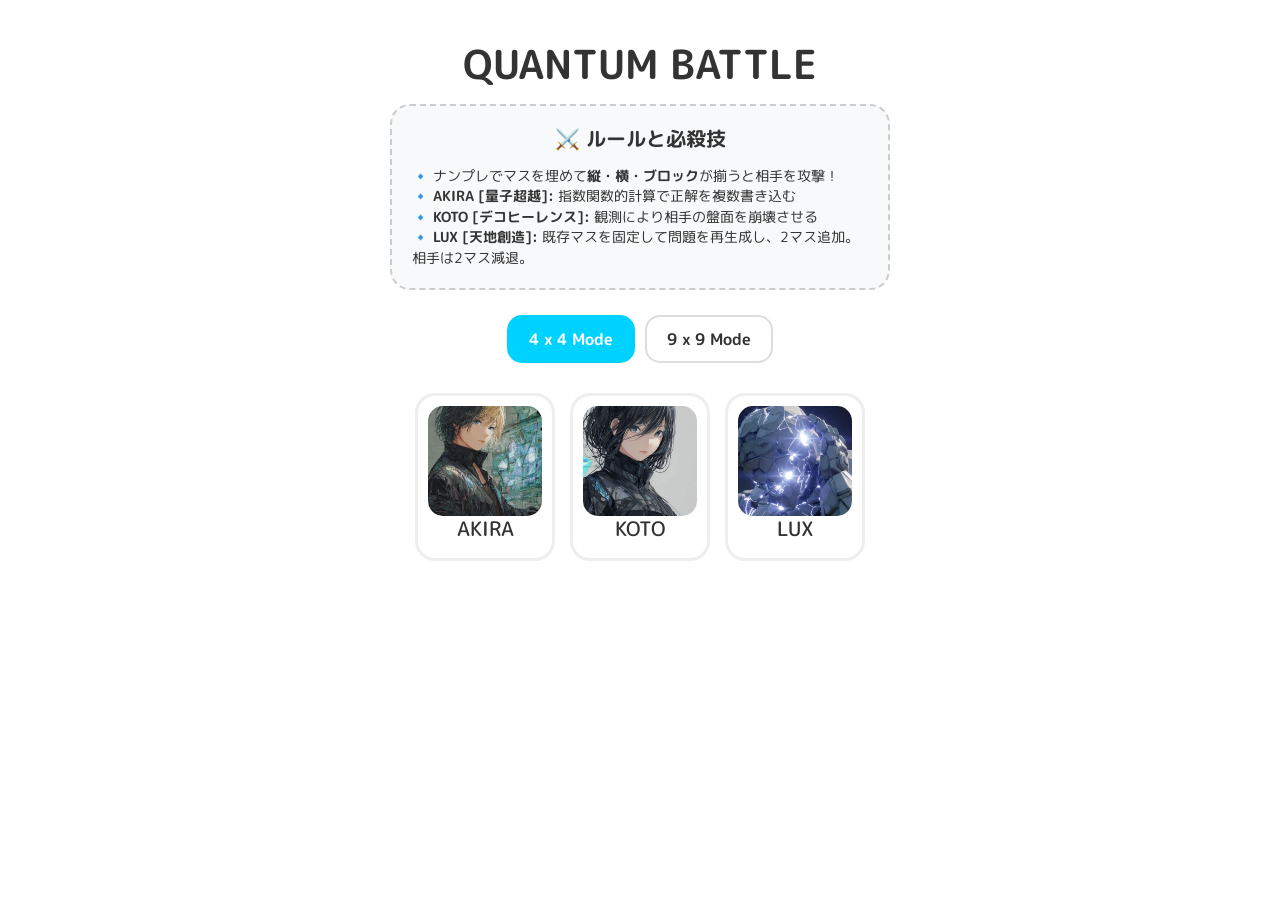
==== commit 51e46f57: "Update index.html" ====
--- a/index.html
+++ b/index.html
@@ -76,7 +76,7 @@
             <li>🔹 ナンプレでマスを埋めて<b>縦・横・ブロック</b>が揃うと相手を攻撃！</li>
             <li>🔹 <b>AKIRA [量子超越]:</b> 指数関数的計算で正解を複数書き込む</li>
             <li>🔹 <b>KOTO [デコヒーレンス]:</b> 観測により相手の盤面を崩壊させる</li>
-            <li>🔹 <b>LUX [天地創造]:</b> ガウス分布の波動で宇宙(盤面)を再生成する</li>
+            <li>🔹 <b>LUX [天地創造]:</b> 既存マスを固定して問題を再生成し、2マス追加。相手は2マス減退。</li>
         </ul>
     </div>
 
@@ -143,31 +143,20 @@
 let pUnit, cUnit, ansGrid = [], activeCell = null, gameActive = false, gridSize = 4, isBusy = false;
 let pEn = 0, cEn = 0, winStreak = 0, bgmAudio;
 
-// 音声再生
 function playSE(file) { new Audio(file).play().catch(e=>{}); }
-
 function setMode(size, el) { gridSize = size; $('.mode-btn').removeClass('active'); $(el).addClass('active'); }
 function playSelectAndStart(choice) { pUnit = choice; playSE('select.mp3'); initGame(); }
 
 function initGame() {
-    gameActive = true; 
-    pEn = 0; 
-    cEn = 0;
-    
-    // --- 追加：ボタンとプログレスバーの状態リセット ---
-    $('#p-skill-btn').removeClass('ready'); 
-    $('#p-energy').css('width', '0%');
-    $('#c-energy').css('width', '0%');
-    // ------------------------------------------
-
+    gameActive = true; pEn = 0; cEn = 0;
+    // リセット処理
+    $('#p-skill-btn').removeClass('ready');
+    $('#p-energy, #c-energy').css('width', '0%');
+    
     cUnit = Object.keys(units)[Math.floor(Math.random()*3)];
     ansGrid = generateSol(gridSize);
     
-    if(!bgmAudio) { 
-        bgmAudio = new Audio('bgm.mp3'); 
-        bgmAudio.loop = true; 
-        bgmAudio.volume = 0.4; 
-    }
+    if(!bgmAudio) { bgmAudio = new Audio('bgm.mp3'); bgmAudio.loop = true; bgmAudio.volume = 0.4; }
     bgmAudio.play().catch(e=>{});
 
     $('#p-portrait').css('background-image', `url(${units[pUnit].img})`);
@@ -180,8 +169,10 @@
     gameLoop();
 }
 
-function generateSol(size) {
+function generateSol(size, fixedValues = []) {
     const grid = Array.from({length:size}, () => Array(size).fill(0));
+    fixedValues.forEach(f => grid[f.r][f.c] = f.v);
+    
     const sub = Math.sqrt(size);
     const check = (r, c, v) => {
         for(let i=0; i<size; i++) if(grid[r][i] === v || grid[i][c] === v) return false;
@@ -191,11 +182,14 @@
     };
     const fill = (pos) => {
         if(pos === size*size) return true;
-        let r = Math.floor(pos/size), c = pos%size, nums = Array.from({length:size},(_,i)=>i+1).sort(()=>Math.random()-0.5);
+        let r = Math.floor(pos/size), c = pos%size;
+        if(grid[r][c] !== 0) return fill(pos+1);
+        let nums = Array.from({length:size},(_,i)=>i+1).sort(()=>Math.random()-0.5);
         for(let v of nums) if(check(r,c,v)){ grid[r][c]=v; if(fill(pos+1)) return true; grid[r][c]=0; }
         return false;
     };
-    fill(0); return grid;
+    if(fill(0)) return grid;
+    return generateSol(size); // 失敗時は再試行
 }
 
 function setupBoards() {
@@ -255,21 +249,56 @@
                     filled.splice(idx, 1);
                 }
             }
-            if(isCPU) pEn = Math.max(0, pEn - 40); else cEn = Math.max(0, cEn - 40);
         } else if(u === 'LUX') {
-            const ctr = (gridSize-1)/2; ansGrid = generateSol(gridSize);
-            $(`#${tid}-grid .cell`).each(function(){
-                const r = parseInt(this.id.split('_')[1]), c = parseInt(this.id.split('_')[2]);
-                const dist = Math.sqrt(Math.pow(r-ctr, 2) + Math.pow(c-ctr, 2));
-                setTimeout(() => {
-                    $(this).addClass('gaussian-wave').text('');
-                    setTimeout(() => {
-                        $(this).removeClass('gaussian-wave').removeClass('fixed');
-                        if(Math.random() > 0.45) $(this).addClass('fixed').text(ansGrid[r][c]).attr('data-init', 'true');
-                    }, 800);
-                }, dist * 80);
+            // --- 自分の処理：現状の固定マスを維持して問題を再生成 ＋ 2マス正解を埋める ---
+            const pFixed = [];
+            $(`#${tid}-grid .cell.fixed`).each(function(){
+                let r = parseInt(this.id.split('_')[1]), c = parseInt(this.id.split('_')[2]);
+                pFixed.push({r, c, v: parseInt($(this).text())});
             });
-        }
+            // 自分の正解テーブルを更新（現在の入力に矛盾しない新しい解を生成）
+            ansGrid = generateSol(gridSize, pFixed);
+            
+            // 自分のエフェクト
+            $(`#${tid}-grid .cell`).addClass('gaussian-wave');
+            setTimeout(() => { 
+                $(`#${tid}-grid .cell`).removeClass('gaussian-wave');
+                // 自分の空きマスからランダムに2箇所埋める
+                let empty = []; 
+                $(`#${tid}-grid .cell:not(.fixed)`).each(function(){ empty.push(this); });
+                for(let i=0; i<2; i++){
+                    if(empty.length > 0){
+                        let t = empty.splice(Math.floor(Math.random()*empty.length), 1)[0];
+                        let r = t.id.split('_')[1], c = t.id.split('_')[2];
+                        $(t).addClass('fixed').text(ansGrid[r][c]).css('color', 'var(--accent-gold)');
+                    }
+                }
+            }, 800);
+
+            // --- 相手の処理：盤面を完全に作り直し（再生成） ＋ 2マス消去 ---
+            // 相手の「初期ヒント(data-init)」だけを残して他をクリアし、新しい問題にする
+            const oFixed = [];
+            $(`#${opponent}-grid .cell[data-init]`).each(function(){
+                let r = parseInt(this.id.split('_')[1]), c = parseInt(this.id.split('_')[2]);
+                oFixed.push({r, c, v: parseInt($(this).text())});
+            });
+            // 相手側の正解テーブルも「天地創造」で書き換える
+            const newOpponentAns = generateSol(gridSize, oFixed);
+            
+            // 相手の盤面からユーザー/CPUが入力したマスを消し、正解も入れ替える
+            // (注: ansGridは共通変数なので、相手の判定用に一時的に保持するか、
+            //  本来はプレイヤーごとにansGridを持つ設計にすべきですが、
+            //  このコード構造では「現在のansGrid」が共通のため、全体の問題がLUX基準で再定義されます)
+            
+            $(`#${opponent}-grid .cell:not([data-init])`).each(function(){
+                $(this).removeClass('fixed').text('').css('color', '');
+            });
+            
+            // 相手にダメージ演出
+            $(`#${opponent}-grid`).addClass('shake');
+            setTimeout(()=> $(`#${opponent}-grid`).removeClass('shake'), 400);
+        }
+
         if(isCPU) cEn = 0; else { pEn = 0; $('#p-skill-btn').removeClass('ready'); }
         $('#cutin-bar').removeClass('active');
         setTimeout(() => { isBusy = false; checkWin(); }, 1200);
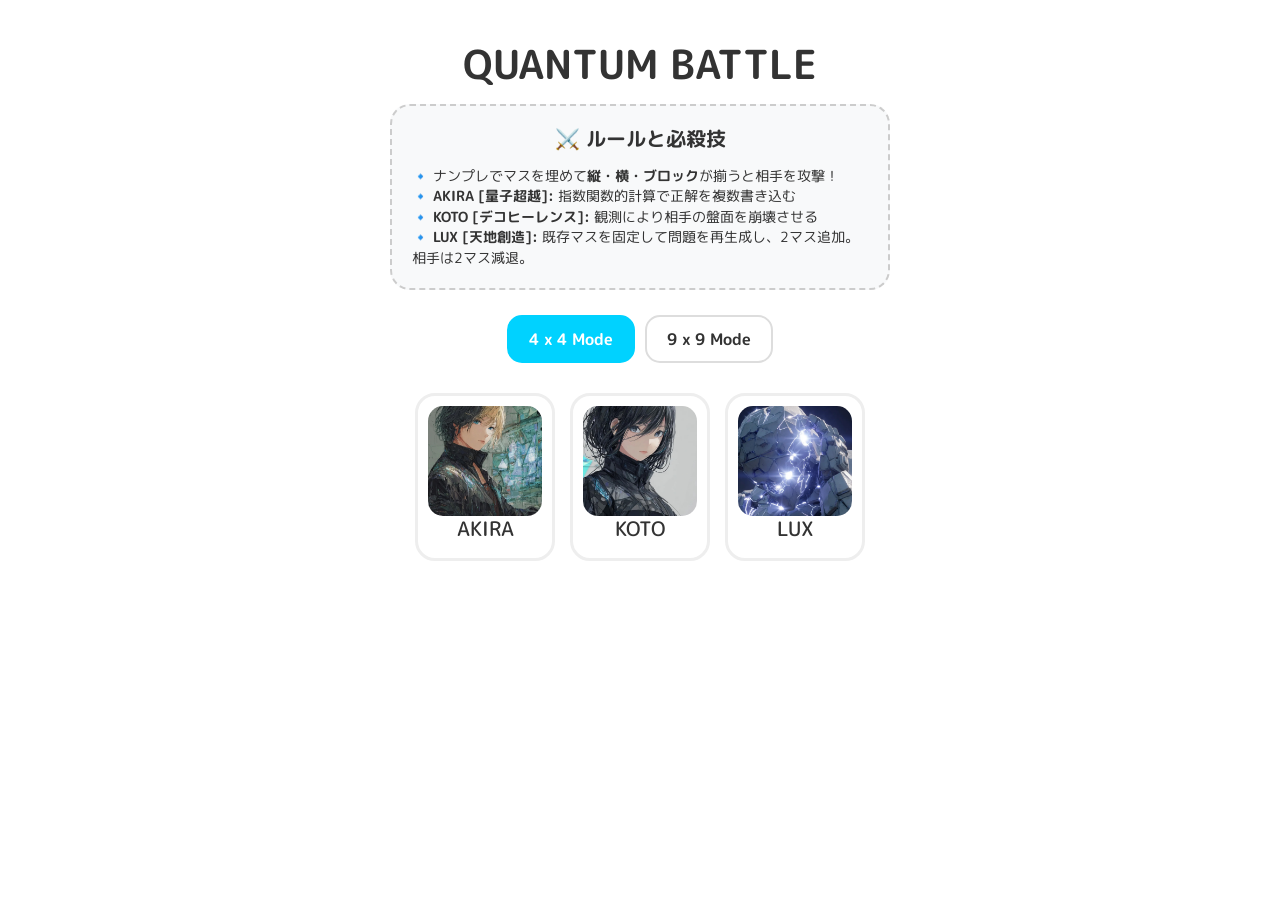
==== commit 3464bcd0: "Update index.html" ====
--- a/index.html
+++ b/index.html
@@ -3,7 +3,21 @@
 <head>
     <meta charset="UTF-8">
     <meta name="viewport" content="width=device-width, initial-scale=1, maximum-scale=1, user-scalable=no">
-    <title>Quantum Sudoku Battle</title>
+    <title>Quantum Sudoku Battle - 量子ナンプレバトル</title>
+    <meta name="title" content="Quantum Sudoku Battle - 量子ナンプレバトル">
+    <meta name="description" content="必殺技を駆使して戦う超次元ナンプレバトル！量子超越、天地創造の波動で相手を圧倒せよ。">
+    
+    <meta property="og:type" content="website">
+    <meta property="og:url" content="https://minatoyuichiro.github.io/qubobattle/">
+    <meta property="og:title" content="Quantum Sudoku Battle - 量子ナンプレバトル">
+    <meta property="og:description" content="必殺技を駆使して戦う超次元ナンプレバトル！量子超越、天地創造の波動で相手を圧倒せよ。">
+    <meta property="og:image" content="https://minatoyuichiro.github.io/qubobattle/ogp-image.jpg">
+    
+    <meta property="twitter:card" content="summary_large_image">
+    <meta property="twitter:url" content="https://minatoyuichiro.github.io/qubobattle/">
+    <meta property="twitter:title" content="Quantum Sudoku Battle - 量子ナンプレバトル">
+    <meta property="twitter:description" content="必殺技を駆使して戦う超次元ナンプレバトル！量子超越、天地創造の波動で相手を圧倒せよ。">
+    <meta property="twitter:image" content="https://minatoyuichiro.github.io/qubobattle/ogp-image.jpg">
     <link rel="stylesheet" href="https://stackpath.bootstrapcdn.com/bootstrap/4.3.1/css/bootstrap.min.css">
     <link href="https://fonts.googleapis.com/css2?family=M+PLUS+Rounded+1c:wght@700;800&display=swap" rel="stylesheet">
     <style>
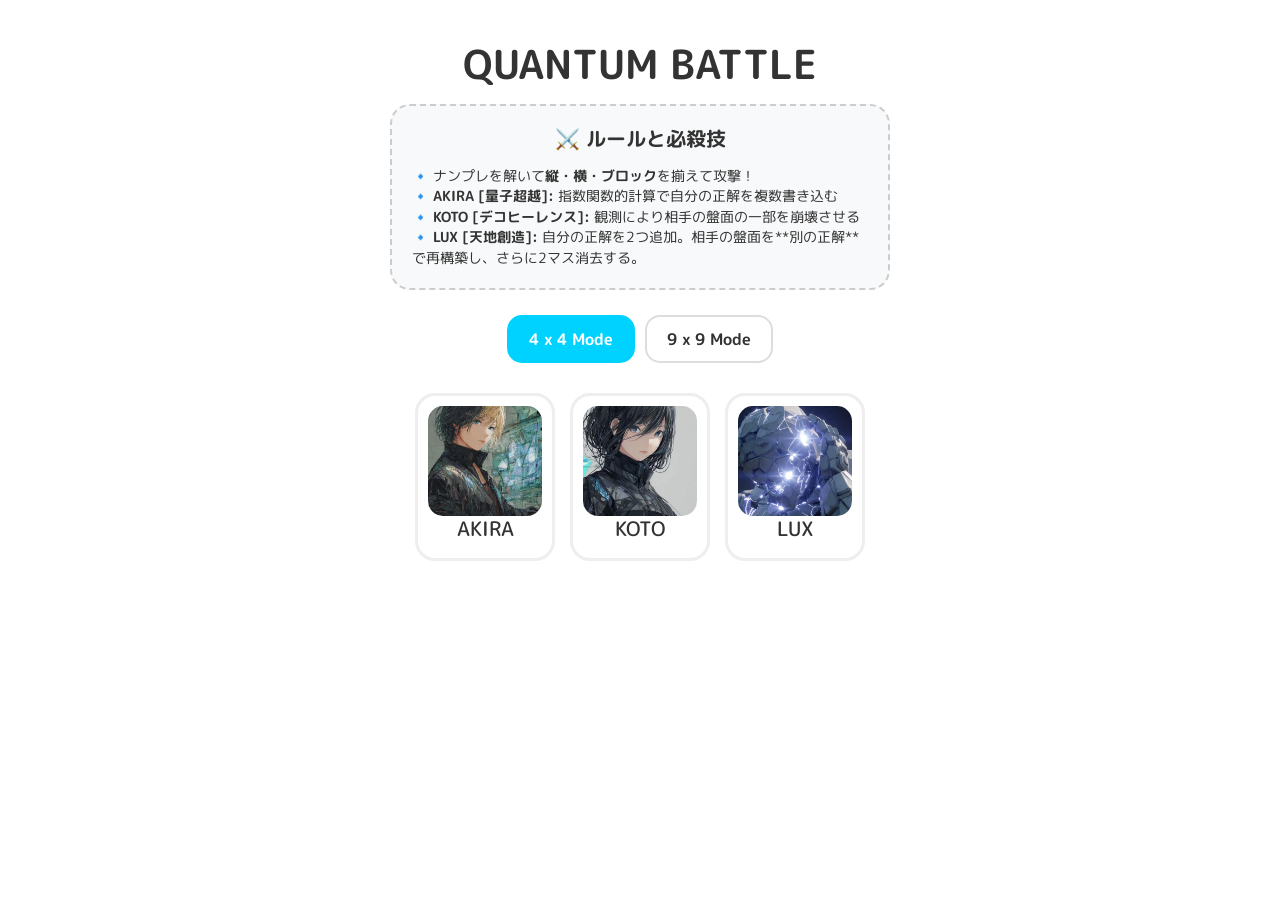
==== commit 12457d53: "Update index.html" ====
--- a/index.html
+++ b/index.html
@@ -4,20 +4,6 @@
     <meta charset="UTF-8">
     <meta name="viewport" content="width=device-width, initial-scale=1, maximum-scale=1, user-scalable=no">
     <title>Quantum Sudoku Battle - 量子ナンプレバトル</title>
-    <meta name="title" content="Quantum Sudoku Battle - 量子ナンプレバトル">
-    <meta name="description" content="必殺技を駆使して戦う超次元ナンプレバトル！量子超越、天地創造の波動で相手を圧倒せよ。">
-    
-    <meta property="og:type" content="website">
-    <meta property="og:url" content="https://minatoyuichiro.github.io/qubobattle/">
-    <meta property="og:title" content="Quantum Sudoku Battle - 量子ナンプレバトル">
-    <meta property="og:description" content="必殺技を駆使して戦う超次元ナンプレバトル！量子超越、天地創造の波動で相手を圧倒せよ。">
-    <meta property="og:image" content="https://minatoyuichiro.github.io/qubobattle/ogp-image.jpg">
-    
-    <meta property="twitter:card" content="summary_large_image">
-    <meta property="twitter:url" content="https://minatoyuichiro.github.io/qubobattle/">
-    <meta property="twitter:title" content="Quantum Sudoku Battle - 量子ナンプレバトル">
-    <meta property="twitter:description" content="必殺技を駆使して戦う超次元ナンプレバトル！量子超越、天地創造の波動で相手を圧倒せよ。">
-    <meta property="twitter:image" content="https://minatoyuichiro.github.io/qubobattle/ogp-image.jpg">
     <link rel="stylesheet" href="https://stackpath.bootstrapcdn.com/bootstrap/4.3.1/css/bootstrap.min.css">
     <link href="https://fonts.googleapis.com/css2?family=M+PLUS+Rounded+1c:wght@700;800&display=swap" rel="stylesheet">
     <style>
@@ -52,30 +38,27 @@
         .fixed { background: #f0f0f0; color: #555; }
         .wrong { color: #ff4757; background: rgba(255, 71, 87, 0.2); animation: shake-anim 0.3s; }
 
-        /* ガウシアン演出 */
         .gaussian-wave { animation: gaussian-pulse 1s ease-out; background: rgba(255, 204, 0, 0.4) !important; z-index: 10; }
         @keyframes gaussian-pulse { 0% { filter: blur(0px); } 50% { filter: blur(10px); transform: scale(1.1); } 100% { filter: blur(0px); } }
 
-        /* セレクター */
         #selector-9x9 { position: fixed; display: none; background: white; border: 3px solid #333; border-radius: 15px; z-index: 9000; padding: 10px; grid-template-columns: repeat(3, 1fr); gap: 5px; box-shadow: 0 10px 30px rgba(0,0,0,0.2); }
         .num-btn { width: 44px; height: 44px; border: 2px solid #333; border-radius: 10px; font-weight: bold; display: flex; align-items: center; justify-content: center; cursor: pointer; }
         
         #cross-selector { position: absolute; display: none; width: 140px; height: 140px; z-index: 6000; pointer-events: none; }
         .cross-btn { position: absolute; width: 44px; height: 44px; border: 3px solid #333; border-radius: 50%; background: white; color: #333; font-weight: 900; font-size: 1.4rem; display: flex; align-items: center; justify-content: center; pointer-events: auto; cursor: pointer; box-shadow: 0 4px 0 #333; }
 
-        /* ゲージ・ボタン */
         .energy-bar-bg { width: 100%; height: 14px; background: #ddd; border-radius: 7px; overflow: hidden; margin-bottom: 15px; }
         .energy-fill { height: 100%; width: 0%; transition: width 0.2s; }
         .ultimate-btn { width: 100%; height: 55px; border-radius: 30px; border: none; background: #ccc; color: white; font-weight: 800; margin-top: 15px; font-size: 1.1rem; box-shadow: 0 5px 0 #999; }
         .ultimate-btn.ready { background: linear-gradient(45deg, var(--p-color), #ffcc00); cursor: pointer; animation: bounce 0.8s infinite; box-shadow: 0 5px 0 #cc8800; }
 
-        /* 演出系 */
         .cutin { position: fixed; top: 50%; left: -100%; width: 100%; height: 140px; background: rgba(0,0,0,0.9); z-index: 10000; transform: translateY(-50%); color: white; display: flex; align-items: center; transition: 0.4s; border-top: 4px solid var(--accent-gold); border-bottom: 4px solid var(--accent-gold); }
         .cutin.active { left: 0; }
         .attack-pop { position: absolute; top: 40%; left: 50%; transform: translate(-50%, -50%); color: var(--accent-gold); font-size: 3rem; font-weight: 900; -webkit-text-stroke: 2px black; pointer-events: none; z-index: 100; display: none; }
         .abort-btn { display: block; margin: 20px auto; background: none; border: 2px solid #ccc; color: #999; border-radius: 10px; padding: 5px 15px; font-size: 0.8rem; cursor: pointer; }
         @keyframes shake-anim { 10%, 90% { transform: translate3d(-2px, 0, 0); } 20%, 80% { transform: translate3d(3px, 0, 0); } }
         .shake { animation: shake-anim 0.4s both; }
+        @keyframes bounce { 0%, 100% { transform: scale(1); } 50% { transform: scale(1.05); } }
     </style>
 </head>
 <body>
@@ -87,10 +70,10 @@
     <div class="how-to-play">
         <h5 class="font-weight-bold mb-3 text-center">⚔️ ルールと必殺技</h5>
         <ul class="list-unstyled mb-0">
-            <li>🔹 ナンプレでマスを埋めて<b>縦・横・ブロック</b>が揃うと相手を攻撃！</li>
-            <li>🔹 <b>AKIRA [量子超越]:</b> 指数関数的計算で正解を複数書き込む</li>
-            <li>🔹 <b>KOTO [デコヒーレンス]:</b> 観測により相手の盤面を崩壊させる</li>
-            <li>🔹 <b>LUX [天地創造]:</b> 既存マスを固定して問題を再生成し、2マス追加。相手は2マス減退。</li>
+            <li>🔹 ナンプレを解いて<b>縦・横・ブロック</b>を揃えて攻撃！</li>
+            <li>🔹 <b>AKIRA [量子超越]:</b> 指数関数的計算で自分の正解を複数書き込む</li>
+            <li>🔹 <b>KOTO [デコヒーレンス]:</b> 観測により相手の盤面の一部を崩壊させる</li>
+            <li>🔹 <b>LUX [天地創造]:</b> 自分の正解を2つ追加。相手の盤面を**別の正解**で再構築し、さらに2マス消去する。</li>
         </ul>
     </div>
 
@@ -151,10 +134,10 @@
 const units = {
     AKIRA: { img: 'akira.jpg', skill: '量子超越 (Supremacy)', color: '#00d2ff' },
     KOTO: { img: 'koto.jpg', skill: 'デコヒーレンスアタック', color: '#9d50bb' },
-    LUX: { img: 'lux.jpg', skill: 'ガウシアンアタック天地創造', color: '#ffcc00' }
+    LUX: { img: 'lux.jpg', skill: '天地創造 (Genesis)', color: '#ffcc00' }
 };
 
-let pUnit, cUnit, ansGrid = [], activeCell = null, gameActive = false, gridSize = 4, isBusy = false;
+let pUnit, cUnit, pAns = [], cAns = [], activeCell = null, gameActive = false, gridSize = 4, isBusy = false;
 let pEn = 0, cEn = 0, winStreak = 0, bgmAudio;
 
 function playSE(file) { new Audio(file).play().catch(e=>{}); }
@@ -163,13 +146,15 @@
 
 function initGame() {
     gameActive = true; pEn = 0; cEn = 0;
-    // リセット処理
     $('#p-skill-btn').removeClass('ready');
     $('#p-energy, #c-energy').css('width', '0%');
     
     cUnit = Object.keys(units)[Math.floor(Math.random()*3)];
-    ansGrid = generateSol(gridSize);
-    
+    
+    // 正解を個別に生成
+    pAns = generateSol(gridSize);
+    cAns = JSON.parse(JSON.stringify(pAns)); // 初期状態は共通
+
     if(!bgmAudio) { bgmAudio = new Audio('bgm.mp3'); bgmAudio.loop = true; bgmAudio.volume = 0.4; }
     bgmAudio.play().catch(e=>{});
 
@@ -203,7 +188,7 @@
         return false;
     };
     if(fill(0)) return grid;
-    return generateSol(size); // 失敗時は再試行
+    return generateSol(size); 
 }
 
 function setupBoards() {
@@ -220,11 +205,13 @@
         }
         $(`#${id}-grid`).append(html);
     });
+    
     let hints = gridSize === 4 ? 4 : 28;
     for(let i=0; i<hints; i++){
         let r = Math.floor(Math.random()*gridSize), c = Math.floor(Math.random()*gridSize);
         if(!$(`#p_${r}_${c}`).hasClass('fixed')){
-            $(`#p_${r}_${c}, #c_${r}_${c}`).addClass('fixed').text(ansGrid[r][c]).attr('data-init', 'true');
+            // 初期ヒントは両者共通の正解(pAns)から引用
+            $(`#p_${r}_${c}, #c_${r}_${c}`).addClass('fixed').text(pAns[r][c]).attr('data-init', 'true');
         }
     }
 }
@@ -235,6 +222,7 @@
     const u = isCPU ? cUnit : pUnit;
     const tid = isCPU ? 'c' : 'p';
     const opponent = isCPU ? 'p' : 'c';
+    const myAns = isCPU ? cAns : pAns;
 
     $('#cutin-img').css('background-image', `url(${units[u].img})`);
     $('#cutin-name').text(u); $('#cutin-skill').text(units[u].skill);
@@ -246,7 +234,7 @@
             $(`#${tid}-grid .cell:not(.fixed)`).each(function(){
                 if(count < target) {
                     let r = this.id.split('_')[1], c = this.id.split('_')[2];
-                    $(this).addClass('fixed').text(ansGrid[r][c]).css('color', 'var(--p-color)');
+                    $(this).addClass('fixed').text(myAns[r][c]).css('color', 'var(--p-color)');
                     count++;
                 }
             });
@@ -264,53 +252,54 @@
                 }
             }
         } else if(u === 'LUX') {
-            // --- 自分の処理：現状の固定マスを維持して問題を再生成 ＋ 2マス正解を埋める ---
-            const pFixed = [];
-            $(`#${tid}-grid .cell.fixed`).each(function(){
-                let r = parseInt(this.id.split('_')[1]), c = parseInt(this.id.split('_')[2]);
-                pFixed.push({r, c, v: parseInt($(this).text())});
-            });
-            // 自分の正解テーブルを更新（現在の入力に矛盾しない新しい解を生成）
-            ansGrid = generateSol(gridSize, pFixed);
-            
-            // 自分のエフェクト
-            $(`#${tid}-grid .cell`).addClass('gaussian-wave');
-            setTimeout(() => { 
-                $(`#${tid}-grid .cell`).removeClass('gaussian-wave');
-                // 自分の空きマスからランダムに2箇所埋める
-                let empty = []; 
-                $(`#${tid}-grid .cell:not(.fixed)`).each(function(){ empty.push(this); });
-                for(let i=0; i<2; i++){
-                    if(empty.length > 0){
-                        let t = empty.splice(Math.floor(Math.random()*empty.length), 1)[0];
-                        let r = t.id.split('_')[1], c = t.id.split('_')[2];
-                        $(t).addClass('fixed').text(ansGrid[r][c]).css('color', 'var(--accent-gold)');
+            // --- 自分の処理：2マス追加 ---
+            let empty = []; 
+            $(`#${tid}-grid .cell:not(.fixed)`).each(function(){ empty.push(this); });
+            for(let i=0; i<2; i++){
+                if(empty.length > 0){
+                    let t = empty.splice(Math.floor(Math.random()*empty.length), 1)[0];
+                    let r = t.id.split('_')[1], c = t.id.split('_')[2];
+                    $(t).addClass('fixed').text(myAns[r][c]).css('color', 'var(--accent-gold)');
+                }
+            }
+            checkMatch(tid);
+
+            // --- 相手（opponent）への攻撃：天地創造（黄色い波とともに再構成） ---
+            // 相手の盤面全体に「黄色い波」のエフェクトを適用
+            $(`#${opponent}-grid .cell`).addClass('gaussian-wave');
+
+            setTimeout(() => {
+                // 1. 相手の盤面を完全に初期化
+                $(`#${opponent}-grid .cell`).removeClass('fixed').removeAttr('data-init').text('').css('color', '');
+
+                // 2. 相手用の「新しい正解世界」を生成し、データを上書き
+                const newOpAns = generateSol(gridSize); 
+                if(isCPU) pAns = newOpAns; else cAns = newOpAns;
+
+                // 3. 相手の盤面に「新しい正解」に基づいた初期配置を行う（ヒント-2のペナルティ）
+                let hints = gridSize === 4 ? 4 : 28;
+                let targetHints = Math.max(2, hints - 2); 
+                let placed = 0;
+                while(placed < targetHints) {
+                    let r = Math.floor(Math.random() * gridSize);
+                    let c = Math.floor(Math.random() * gridSize);
+                    let targetCell = $(`#${opponent}_${r}_${c}`);
+                    if(!targetCell.hasClass('fixed')) {
+                        targetCell.addClass('fixed').text(newOpAns[r][c]).attr('data-init', 'true');
+                        placed++;
                     }
                 }
-            }, 800);
-
-            // --- 相手の処理：盤面を完全に作り直し（再生成） ＋ 2マス消去 ---
-            // 相手の「初期ヒント(data-init)」だけを残して他をクリアし、新しい問題にする
-            const oFixed = [];
-            $(`#${opponent}-grid .cell[data-init]`).each(function(){
-                let r = parseInt(this.id.split('_')[1]), c = parseInt(this.id.split('_')[2]);
-                oFixed.push({r, c, v: parseInt($(this).text())});
-            });
-            // 相手側の正解テーブルも「天地創造」で書き換える
-            const newOpponentAns = generateSol(gridSize, oFixed);
-            
-            // 相手の盤面からユーザー/CPUが入力したマスを消し、正解も入れ替える
-            // (注: ansGridは共通変数なので、相手の判定用に一時的に保持するか、
-            //  本来はプレイヤーごとにansGridを持つ設計にすべきですが、
-            //  このコード構造では「現在のansGrid」が共通のため、全体の問題がLUX基準で再定義されます)
-            
-            $(`#${opponent}-grid .cell:not([data-init])`).each(function(){
-                $(this).removeClass('fixed').text('').css('color', '');
-            });
-            
-            // 相手にダメージ演出
-            $(`#${opponent}-grid`).addClass('shake');
-            setTimeout(()=> $(`#${opponent}-grid`).removeClass('shake'), 400);
+
+                // エフェクト終了と衝撃
+                $(`#${opponent}-grid .cell`).removeClass('gaussian-wave');
+                $(`#${opponent}-grid`).addClass('shake');
+                setTimeout(()=> $(`#${opponent}-grid`).removeClass('shake'), 400);
+                
+                // 再構成されたのでマッチング判定をリセット
+                $(`#${opponent}-grid`).data('c', 0); 
+                checkMatch(opponent);
+
+            }, 800); // 演出の溜め時間
         }
 
         if(isCPU) cEn = 0; else { pEn = 0; $('#p-skill-btn').removeClass('ready'); }
@@ -329,7 +318,9 @@
 function selectNumber(num) {
     if(!activeCell) return; $('#cross-selector, #selector-9x9').fadeOut(100);
     let r = activeCell.id.split('_')[1], c = activeCell.id.split('_')[2];
-    if(num != ansGrid[r][c]) {
+    let targetAns = activeCell.id.startsWith('p') ? pAns : cAns;
+
+    if(num != targetAns[r][c]) {
         $(activeCell).addClass('wrong'); pEn = Math.max(0, pEn - 10); playSE('wrong.mp3');
         setTimeout(()=>$(activeCell).removeClass('wrong'), 500);
     } else {
@@ -342,16 +333,18 @@
 
 function checkMatch(pre) {
     let m = 0; const sub = Math.sqrt(gridSize);
+    let targetAns = pre === 'p' ? pAns : cAns;
+
     for(let i=0; i<gridSize; i++){
         let r=true, c=true;
         for(let j=0; j<gridSize; j++){
-            if($(`#${pre}_${i}_${j}`).text() != ansGrid[i][j]) r=false;
-            if($(`#${pre}_${j}_${i}`).text() != ansGrid[j][i]) c=false;
+            if($(`#${pre}_${i}_${j}`).text() != targetAns[i][j]) r=false;
+            if($(`#${pre}_${j}_${i}`).text() != targetAns[j][i]) c=false;
         }
         if(r) m++; if(c) m++;
     }
     for(let br=0; br<gridSize; br+=sub) for(let bc=0; bc<gridSize; bc+=sub){
-        let b=true; for(let r=0; r<sub; r++) for(let c=0; c<sub; c++) if($(`#${pre}_${br+r}_${bc+c}`).text() != ansGrid[br+r][bc+c]) b=false;
+        let b=true; for(let r=0; r<sub; r++) for(let c=0; c<sub; c++) if($(`#${pre}_${br+r}_${bc+c}`).text() != targetAns[br+r][bc+c]) b=false;
         if(b) m++;
     }
     if(m > ($(`#${pre}-grid`).data('c')||0)) {
@@ -377,7 +370,7 @@
         if(e.length>0){
             let t = e[Math.floor(Math.random()*e.length)];
             let r = t.id.split('_')[1], c = t.id.split('_')[2];
-            $(t).addClass('fixed').text(ansGrid[r][c]); checkMatch('c');
+            $(t).addClass('fixed').text(cAns[r][c]); checkMatch('c');
         }
     }
     setTimeout(gameLoop, 250);
@@ -385,7 +378,15 @@
 
 function checkWin() {
     if(!gameActive) return;
-    const f = (id) => { let all=true; $(`#${id}-grid .cell`).each(function(){ let p=this.id.split('_'); if($(this).text() != ansGrid[p[1]][p[2]]) all=false; }); return all; };
+    const f = (id) => { 
+        let all=true; 
+        let targetAns = id === 'p' ? pAns : cAns;
+        $(`#${id}-grid .cell`).each(function(){ 
+            let p=this.id.split('_'); 
+            if($(this).text() != targetAns[p[1]][p[2]]) all=false; 
+        }); 
+        return all; 
+    };
     if(f('p')) showResult(true); else if(f('c')) showResult(false);
 }
 
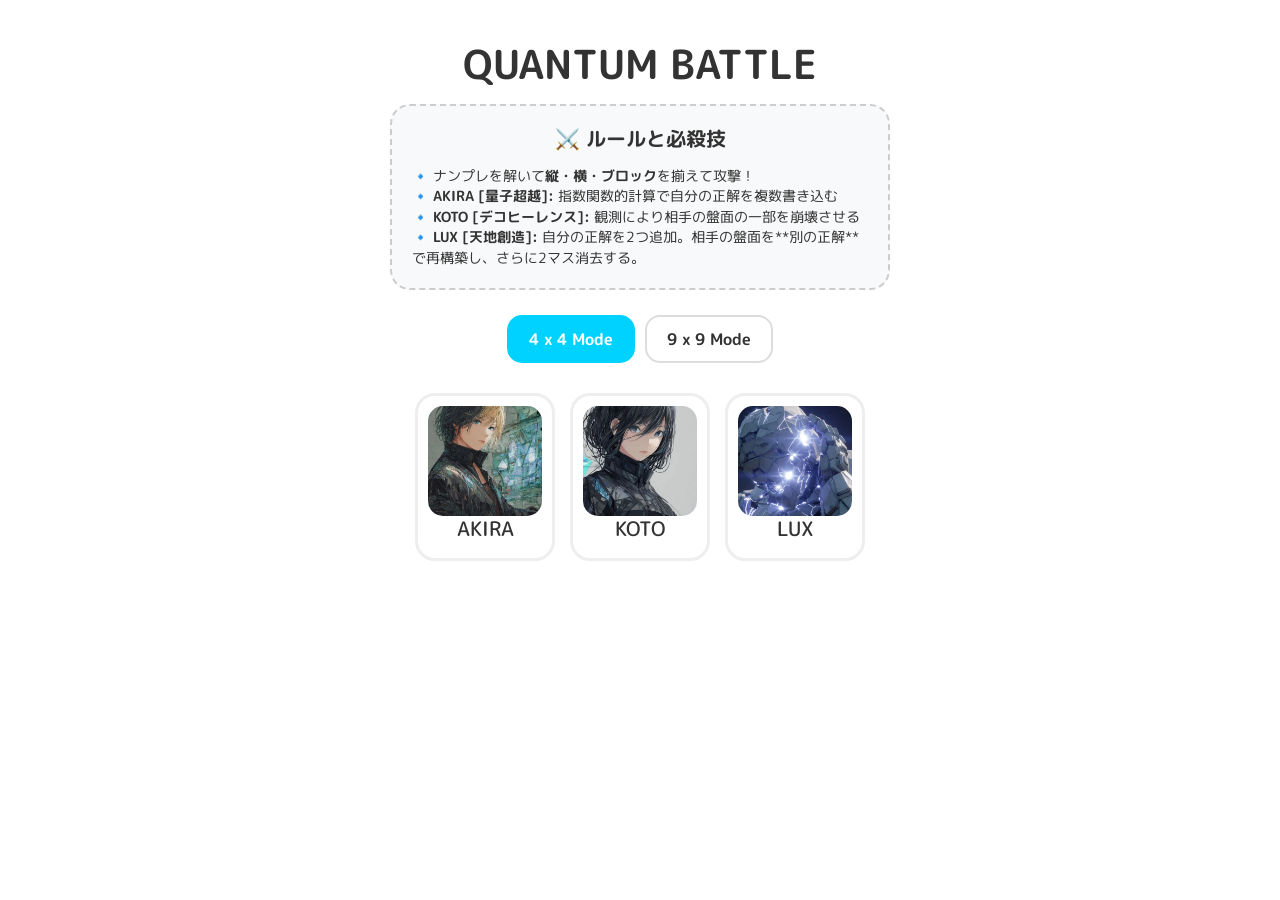
==== commit 4de20b5c: "Update index.html" ====
--- a/index.html
+++ b/index.html
@@ -251,7 +251,7 @@
                     filled.splice(idx, 1);
                 }
             }
-        } else if(u === 'LUX') {
+} else if(u === 'LUX') {
             // --- 自分の処理：2マス追加 ---
             let empty = []; 
             $(`#${tid}-grid .cell:not(.fixed)`).each(function(){ empty.push(this); });
@@ -264,42 +264,40 @@
             }
             checkMatch(tid);
 
-            // --- 相手（opponent）への攻撃：天地創造（黄色い波とともに再構成） ---
-            // 相手の盤面全体に「黄色い波」のエフェクトを適用
+            // --- 相手（opponent）への攻撃：天地創造 ---
             $(`#${opponent}-grid .cell`).addClass('gaussian-wave');
 
             setTimeout(() => {
-                // 1. 相手の盤面を完全に初期化
+                // 1. 相手が現在埋めているマスの数をカウント
+                let currentFilledCount = $(`#${opponent}-grid .cell.fixed`).length;
+                
+                // 2. 相手の盤面を完全に初期化
                 $(`#${opponent}-grid .cell`).removeClass('fixed').removeAttr('data-init').text('').css('color', '');
 
-                // 2. 相手用の「新しい正解世界」を生成し、データを上書き
+                // 3. 相手用の「新しい正解世界」を生成
                 const newOpAns = generateSol(gridSize); 
                 if(isCPU) pAns = newOpAns; else cAns = newOpAns;
 
-                // 3. 相手の盤面に「新しい正解」に基づいた初期配置を行う（ヒント-2のペナルティ）
-                let hints = gridSize === 4 ? 4 : 28;
-                let targetHints = Math.max(2, hints - 2); 
+                // 4. 「元の数 - 2」の数だけ新しい正解を配置（最低2マスは残す）
+                let targetHints = Math.max(2, currentFilledCount - 2); 
                 let placed = 0;
-                while(placed < targetHints) {
-                    let r = Math.floor(Math.random() * gridSize);
-                    let c = Math.floor(Math.random() * gridSize);
-                    let targetCell = $(`#${opponent}_${r}_${c}`);
-                    if(!targetCell.hasClass('fixed')) {
-                        targetCell.addClass('fixed').text(newOpAns[r][c]).attr('data-init', 'true');
-                        placed++;
-                    }
+                let cells = [];
+                for(let r=0; r<gridSize; r++) for(let c=0; c<gridSize; c++) cells.push({r,c});
+                cells.sort(() => Math.random() - 0.5);
+
+                for(let i=0; i < targetHints && i < cells.length; i++) {
+                    let {r, c} = cells[i];
+                    $(`#${opponent}_${r}_${c}`).addClass('fixed').text(newOpAns[r][c]).attr('data-init', 'true');
                 }
 
-                // エフェクト終了と衝撃
                 $(`#${opponent}-grid .cell`).removeClass('gaussian-wave');
                 $(`#${opponent}-grid`).addClass('shake');
                 setTimeout(()=> $(`#${opponent}-grid`).removeClass('shake'), 400);
                 
-                // 再構成されたのでマッチング判定をリセット
                 $(`#${opponent}-grid`).data('c', 0); 
                 checkMatch(opponent);
 
-            }, 800); // 演出の溜め時間
+            }, 800);
         }
 
         if(isCPU) cEn = 0; else { pEn = 0; $('#p-skill-btn').removeClass('ready'); }
@@ -310,9 +308,49 @@
 
 function openSelector(el) {
     if(!gameActive || $(el).hasClass('fixed') || el.id.startsWith('c')) return;
-    activeCell = el; let pos = $(el).offset();
-    if(gridSize === 4) $('#cross-selector').css({ top: pos.top + $(el).height()/2 - 70, left: pos.left + $(el).width()/2 - 70 }).fadeIn(100);
-    else $('#selector-9x9').css({ top: pos.top - 20, left: pos.left + 40, display: 'grid' }).fadeIn(100);
+    activeCell = el;
+    let pos = $(el).offset();
+    let cellW = $(el).width();
+    let cellH = $(el).height();
+    let screenW = $(window).width();
+    let screenH = $(window).height();
+
+    if(gridSize === 4) {
+        // 十字セレクター (140px x 140px)
+        let selSize = 140;
+        let targetTop = pos.top + cellH / 2 - selSize / 2;
+        let targetLeft = pos.left + cellW / 2 - selSize / 2;
+
+        // 画面外にはみ出さないように補正
+        targetTop = Math.max(10, Math.min(targetTop, screenH - selSize - 10));
+        targetLeft = Math.max(10, Math.min(targetLeft, screenW - selSize - 10));
+
+        $('#cross-selector').css({
+            top: targetTop,
+            left: targetLeft
+        }).fadeIn(100);
+
+    } else {
+        // 9x9セレクター (約150px x 150px)
+        let selW = 160; 
+        let selH = 160;
+        let targetTop = pos.top - 20;
+        let targetLeft = pos.left + cellW + 10;
+
+        // 右側にはみ出る場合は左側に表示
+        if (targetLeft + selW > screenW) {
+            targetLeft = pos.left - selW - 10;
+        }
+        // 上下のはみ出し補正
+        targetTop = Math.max(10, Math.min(targetTop, screenH - selH - 10));
+        targetLeft = Math.max(10, targetLeft); // 左端も守る
+
+        $('#selector-9x9').css({
+            top: targetTop,
+            left: targetLeft,
+            display: 'grid'
+        }).fadeIn(100);
+    }
 }
 
 function selectNumber(num) {
@@ -331,6 +369,7 @@
     activeCell = null; checkWin();
 }
 
+// --- 修正版 checkMatch 関数 ---
 function checkMatch(pre) {
     let m = 0; const sub = Math.sqrt(gridSize);
     let targetAns = pre === 'p' ? pAns : cAns;
@@ -347,24 +386,48 @@
         let b=true; for(let r=0; r<sub; r++) for(let c=0; c<sub; c++) if($(`#${pre}_${br+r}_${bc+c}`).text() != targetAns[br+r][bc+c]) b=false;
         if(b) m++;
     }
+
     if(m > ($(`#${pre}-grid`).data('c')||0)) {
         $(`#${pre}-grid`).data('c', m); playSE('attack.m4a');
         $(`#${pre}-attack-pop`).show().fadeOut(1000);
+        
         let target = pre==='p'?'c':'p';
-        $(`#${target}-grid`).addClass('shake'); setTimeout(()=> $(`#${target}-grid`).removeClass('shake'), 400);
-    }
-}
-
-function setup9x9Selector() { let h=''; for(let i=1; i<=9; i++) h+=`<div class="num-btn" onclick="selectNumber(${i})">${i}</div>`; $('#selector-9x9').html(h); }
-
+        $(`#${target}-grid`).addClass('shake'); 
+        setTimeout(()=> $(`#${target}-grid`).removeClass('shake'), 400);
+
+        // 【修正】攻撃成功時、相手のゲージを15%減らす
+        if(pre === 'p') {
+            cEn = Math.max(0, cEn - 15);
+        } else {
+            pEn = Math.max(0, pEn - 15);
+        }
+    }
+}
+
+// --- 修正版 gameLoop 関数 ---
 function gameLoop() {
     if(!gameActive) return;
     if(!isBusy) {
-        pEn = Math.min(100, pEn + 0.4); cEn = Math.min(100, cEn + 0.4 + (winStreak * 0.1));
-        $('#p-energy').css('width', pEn+'%'); $('#c-energy').css('width', cEn+'%');
+        // 【修正】LUXの場合、エネルギー増加量を0.7倍にする
+        let pGain = 0.4;
+        if(pUnit === 'LUX') pGain *= 0.7;
+        
+        // CPUもLUXなら遅くする（公平性のため）
+        let cGain = 0.4 + (winStreak * 0.1);
+        if(cUnit === 'LUX') cGain *= 0.7;
+
+        pEn = Math.min(100, pEn + pGain); 
+        cEn = Math.min(100, cEn + cGain);
+
+        $('#p-energy').css('width', pEn+'%'); 
+        $('#c-energy').css('width', cEn+'%');
+        
         if(pEn>=100) $('#p-skill-btn').addClass('ready');
         if(cEn>=100) useSkill(true);
     }
+
+    // --- 【修正】時間経過による自動埋め処理 ---
+    // CPUの自動埋め（既存）
     if(Math.random() > (0.985 - (winStreak*0.005)) && !isBusy){
         let e = []; $(`#c-grid .cell:not(.fixed)`).each(function(){ e.push(this); });
         if(e.length>0){
@@ -373,8 +436,22 @@
             $(t).addClass('fixed').text(cAns[r][c]); checkMatch('c');
         }
     }
+
+    // プレイヤーの自動埋め（追加：CPUより少し遅めの確率に設定）
+    if(Math.random() > 0.992 && !isBusy){
+        let e = []; $(`#p-grid .cell:not(.fixed)`).each(function(){ e.push(this); });
+        if(e.length>0){
+            let t = e[Math.floor(Math.random()*e.length)];
+            let r = t.id.split('_')[1], c = t.id.split('_')[2];
+            $(t).addClass('fixed').text(pAns[r][c]).css('color', 'var(--p-color)'); 
+            checkMatch('p');
+        }
+    }
+
     setTimeout(gameLoop, 250);
 }
+
+function setup9x9Selector() { let h=''; for(let i=1; i<=9; i++) h+=`<div class="num-btn" onclick="selectNumber(${i})">${i}</div>`; $('#selector-9x9').html(h); }
 
 function checkWin() {
     if(!gameActive) return;
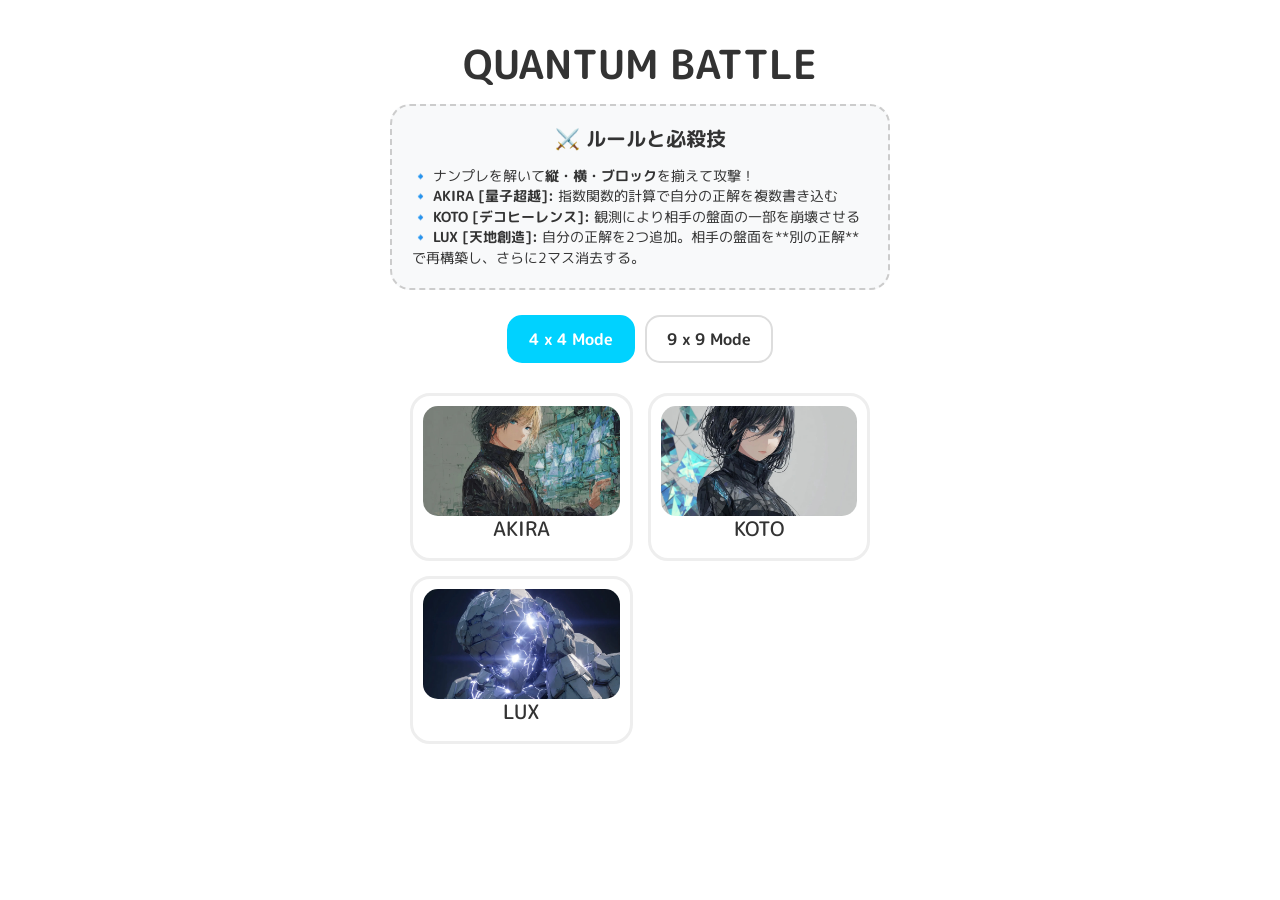
==== commit e7aa3d70: "Update index.html" ====
--- a/index.html
+++ b/index.html
@@ -18,8 +18,28 @@
         .mode-btn { padding: 10px 20px; border: 2px solid #ddd; border-radius: 15px; cursor: pointer; font-weight: bold; transition: 0.3s; }
         .mode-btn.active { border-color: var(--p-color); background: var(--p-color); color: white; }
 
-        .char-card-container { display: flex; gap: 15px; margin-top: 10px; padding-bottom: 50px; }
-        .char-card { width: 140px; border: 3px solid #eee; border-radius: 20px; padding: 10px; cursor: pointer; transition: 0.3s; text-align: center; background: #fff; }
+        /* キャラクター選択エリアを2列にする修正 */
+        .char-card-container { 
+            display: grid; 
+            grid-template-columns: repeat(2, 1fr); /* 2列固定 */
+            gap: 15px; 
+            margin-top: 10px; 
+            padding: 0 20px 50px 20px; /* 左右に余白を追加 */
+            width: 100%;
+            max-width: 500px; /* 広がりすぎ防止 */
+        }
+        
+        .char-card { 
+            width: 100%; /* 親要素のグリッド幅に合わせる */
+            border: 3px solid #eee; 
+            border-radius: 20px; 
+            padding: 10px; 
+            cursor: pointer; 
+            transition: 0.3s; 
+            text-align: center; 
+            background: #fff; 
+            box-sizing: border-box; /* パディングを含めたサイズ計算 */
+        }
         .char-card:hover { transform: translateY(-10px); border-color: var(--p-color); box-shadow: 0 10px 20px rgba(0,210,255,0.2); }
         .char-card img { width: 100%; height: 110px; border-radius: 15px; object-fit: cover; background: #eee; pointer-events: none; }
 
